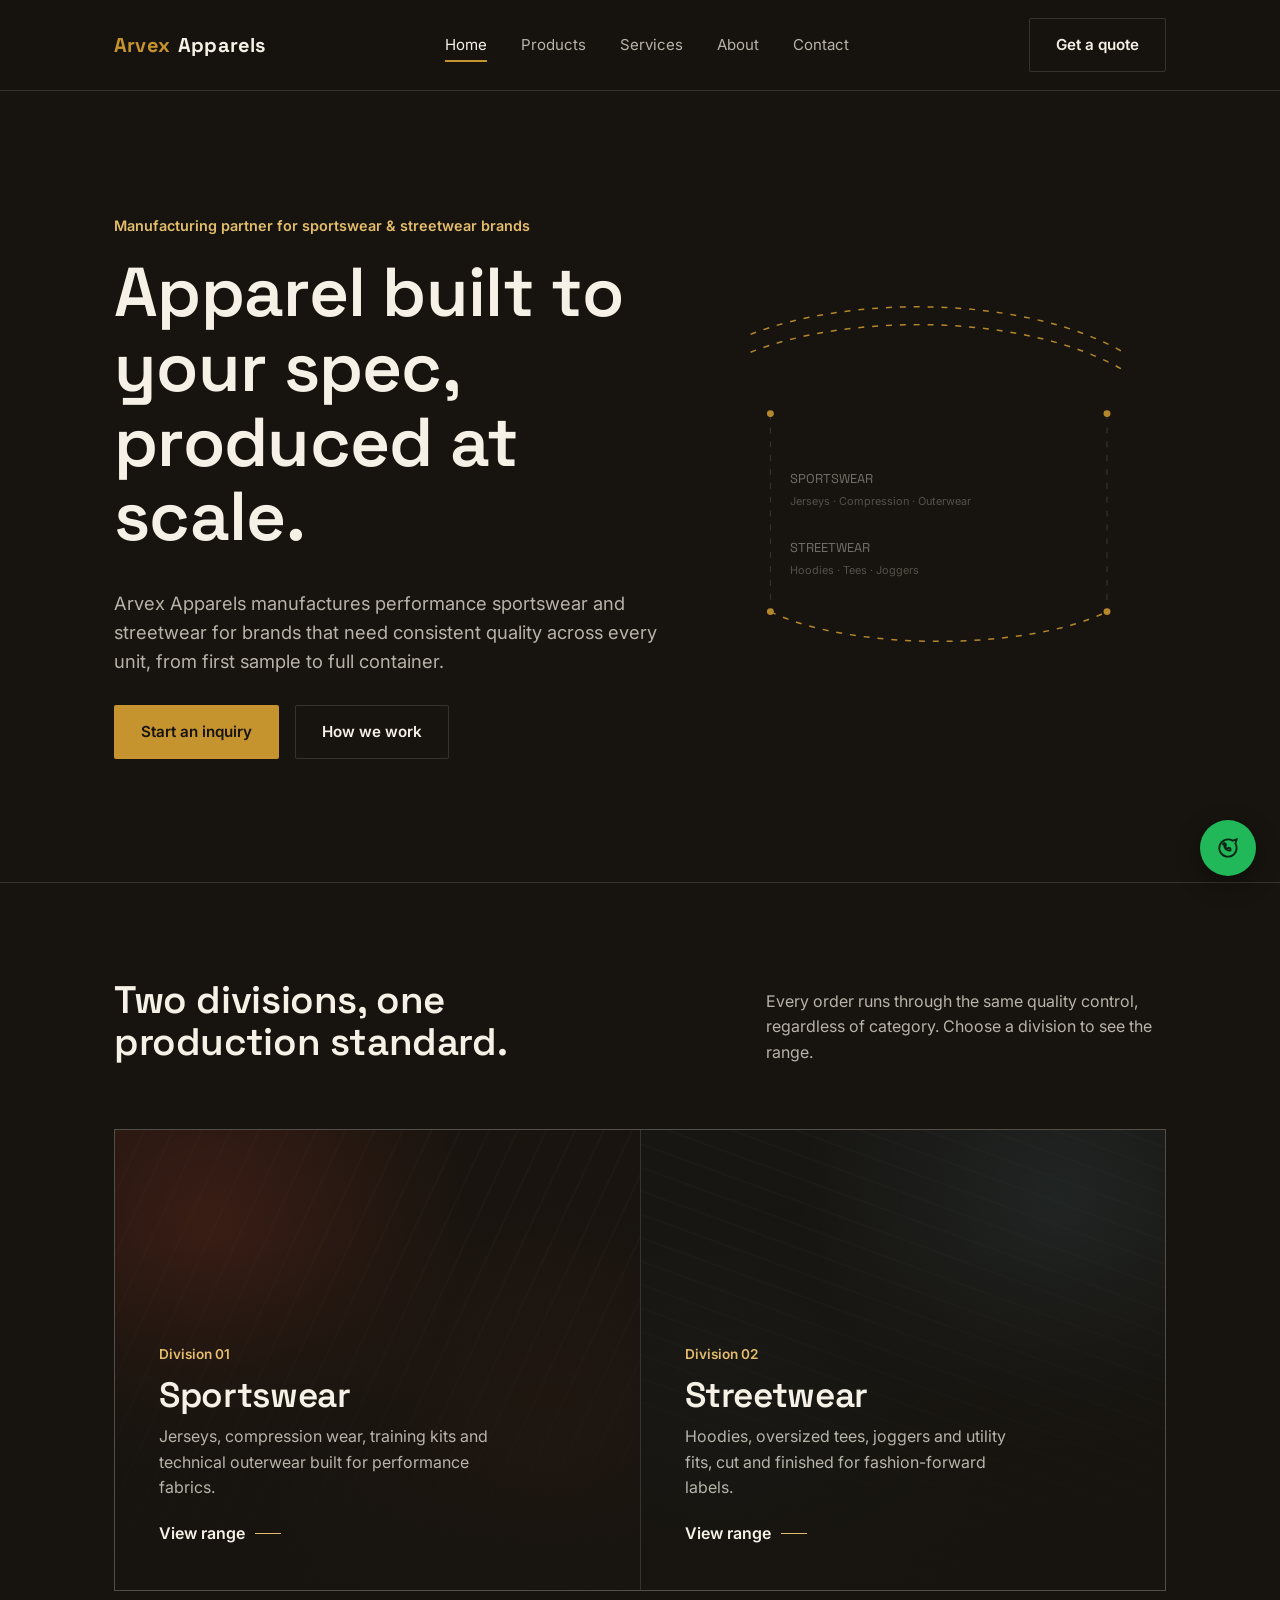
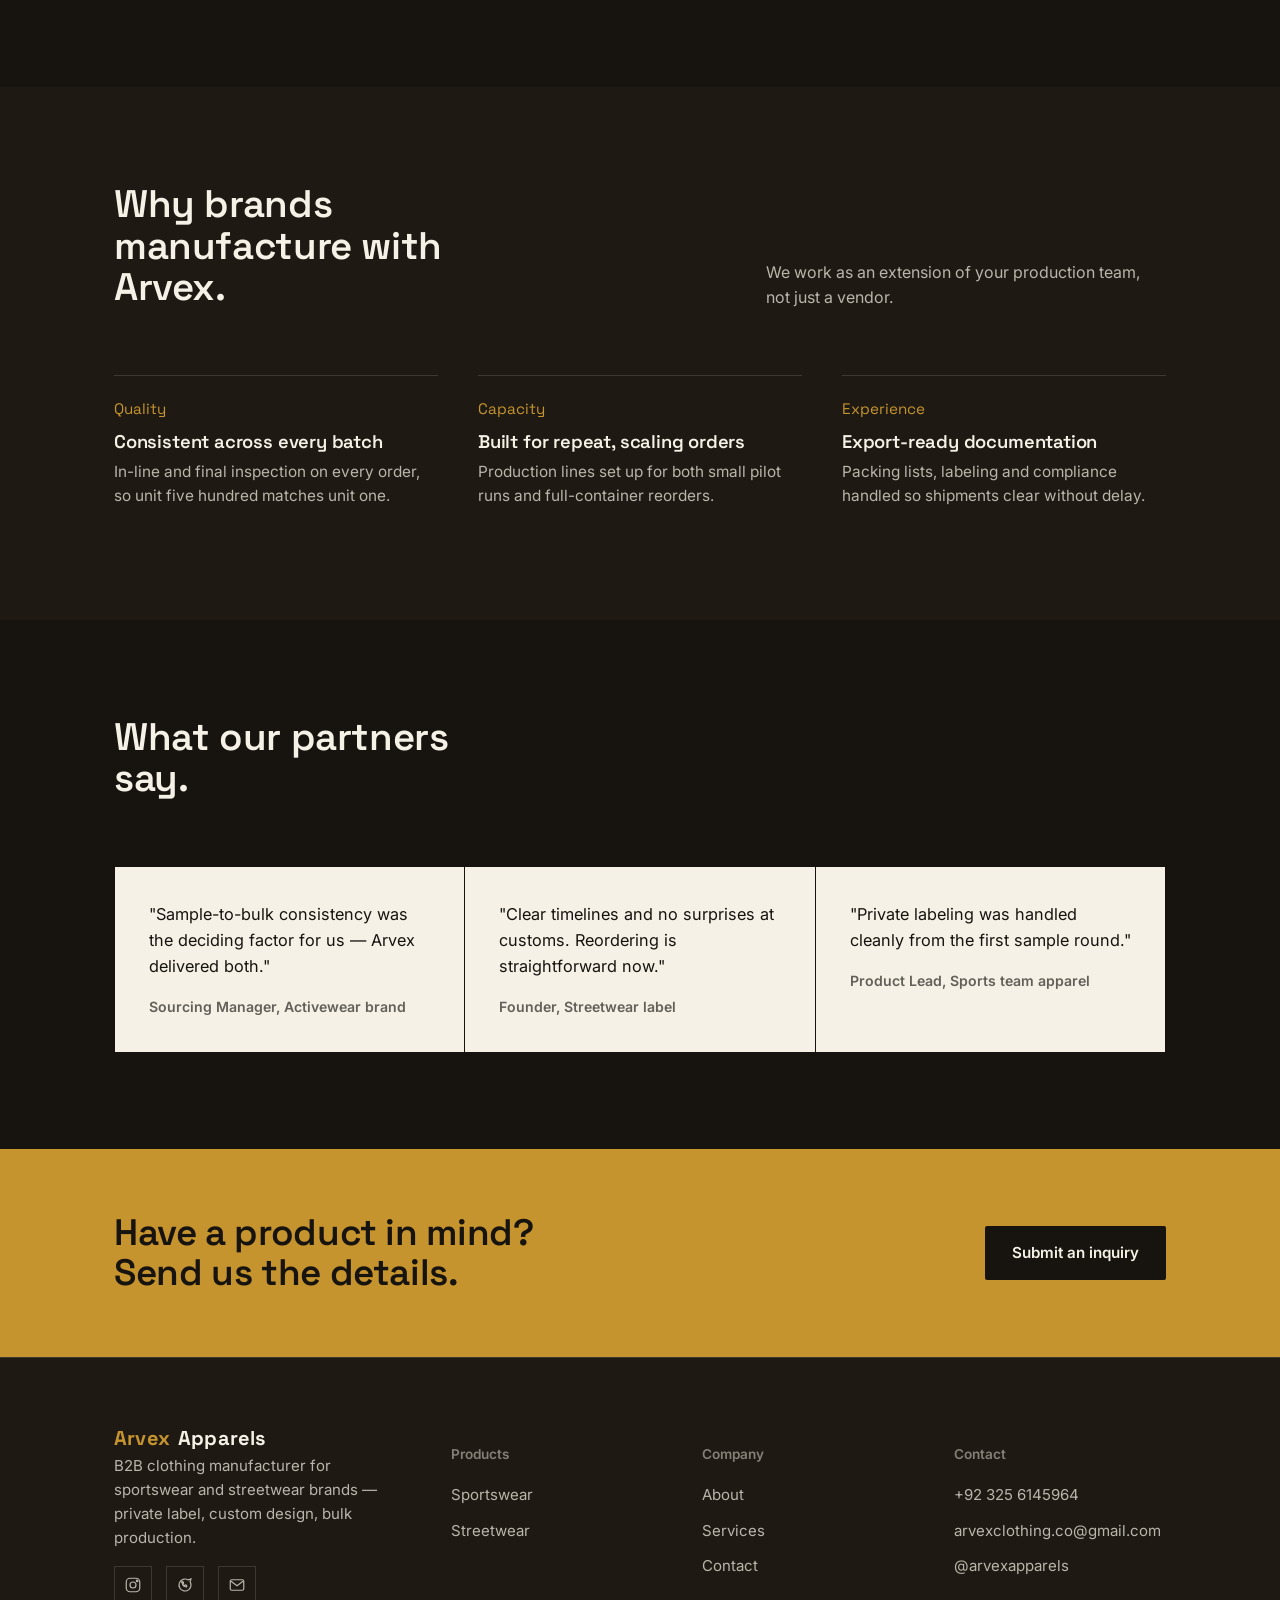
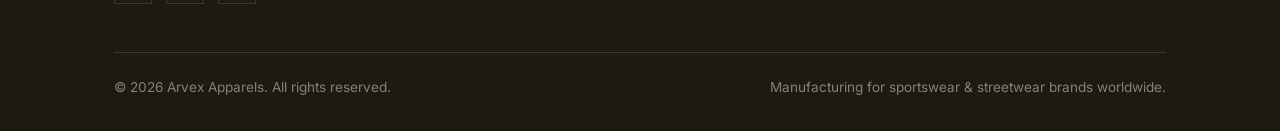
==== index.html @ 2602d22f "Add files via upload" ====
<!DOCTYPE html>
<html lang="en">
<head>
<meta charset="UTF-8">
<meta name="viewport" content="width=device-width, initial-scale=1.0">
<title>Arvex Apparels — Premium B2B Clothing Manufacturing</title>
<meta name="description" content="Arvex Apparels is a B2B clothing manufacturer producing sportswear and streetwear for brands worldwide — private label, custom design, and bulk production.">
<link rel="preconnect" href="https://fonts.googleapis.com">
<link href="https://fonts.googleapis.com/css2?family=Space+Grotesk:wght@500;600;700&family=Inter:wght@400;500;600;700&display=swap" rel="stylesheet">
<link rel="stylesheet" href="style.css">
</head>
<body>

<header class="site-header">
  <nav class="nav">
    <a href="index.html" class="logo"><span class="mark">Arvex</span> Apparels</a>
    <button class="nav-toggle" aria-label="Toggle menu" aria-expanded="false">☰</button>
    <ul class="nav-links">
      <li><a href="index.html" class="active">Home</a></li>
      <li class="has-dropdown">
        <a href="#">Products</a>
        <div class="dropdown">
          <a href="sportswear.html">Sportswear</a>
          <a href="streetwear.html">Streetwear</a>
        </div>
      </li>
      <li><a href="services.html">Services</a></li>
      <li><a href="about.html">About</a></li>
      <li><a href="contact.html">Contact</a></li>
    </ul>
    <div class="nav-cta">
      <a href="contact.html" class="btn btn-ghost">Get a quote</a>
    </div>
  </nav>
</header>

<main>

  <section class="hero">
    <div class="container hero-grid">
      <div>
        <div class="hero-eyebrow">Manufacturing partner for sportswear &amp; streetwear brands</div>
        <h1>Apparel built to your spec, produced at scale.</h1>
        <p class="lead">Arvex Apparels manufactures performance sportswear and streetwear for brands that need consistent quality across every unit, from first sample to full container.</p>
        <div class="hero-actions">
          <a href="contact.html" class="btn btn-primary">Start an inquiry</a>
          <a href="services.html" class="btn btn-ghost">How we work</a>
        </div>
      </div>
      <div>
        <svg class="stitch" viewBox="0 0 460 420" fill="none" xmlns="http://www.w3.org/2000/svg" role="img" aria-label="Stitched garment pattern diagram">
          <path d="M40 60 C 140 20, 320 20, 420 80" stroke="#C6942F" stroke-width="1.5" stroke-dasharray="6 8"/>
          <path d="M40 60 C 140 20, 320 20, 420 80" stroke="#C6942F" stroke-width="1.5" stroke-dasharray="6 8" transform="translate(0,18)"/>
          <path d="M60 140 L 60 340" stroke="#F5F1E6" stroke-opacity="0.18" stroke-width="1"/>
          <path d="M400 140 L 400 340" stroke="#F5F1E6" stroke-opacity="0.18" stroke-width="1"/>
          <path d="M60 340 C 140 380, 320 380, 400 340" stroke="#C6942F" stroke-width="1.5" stroke-dasharray="6 8"/>
          <circle cx="60" cy="140" r="3.5" fill="#C6942F"/>
          <circle cx="400" cy="140" r="3.5" fill="#C6942F"/>
          <circle cx="60" cy="340" r="3.5" fill="#C6942F"/>
          <circle cx="400" cy="340" r="3.5" fill="#C6942F"/>
          <text x="80" y="210" fill="#F5F1E6" fill-opacity="0.45" font-family="Space Grotesk" font-size="13">SPORTSWEAR</text>
          <text x="80" y="232" fill="#F5F1E6" fill-opacity="0.3" font-family="Inter" font-size="11">Jerseys · Compression · Outerwear</text>
          <text x="80" y="280" fill="#F5F1E6" fill-opacity="0.45" font-family="Space Grotesk" font-size="13">STREETWEAR</text>
          <text x="80" y="302" fill="#F5F1E6" fill-opacity="0.3" font-family="Inter" font-size="11">Hoodies · Tees · Joggers</text>
        </svg>
      </div>
    </div>
  </section>

  <section>
    <div class="container">
      <div class="section-head">
        <h2>Two divisions, one production standard.</h2>
        <p class="desc">Every order runs through the same quality control, regardless of category. Choose a division to see the range.</p>
      </div>
    </div>
    <div class="container">
      <div class="category-split">
        <a class="category-card sport" href="sportswear.html">
          <div class="tag">Division 01</div>
          <h3>Sportswear</h3>
          <p>Jerseys, compression wear, training kits and technical outerwear built for performance fabrics.</p>
          <span class="go">View range <span class="arrow"></span></span>
        </a>
        <a class="category-card street" href="streetwear.html">
          <div class="tag">Division 02</div>
          <h3>Streetwear</h3>
          <p>Hoodies, oversized tees, joggers and utility fits, cut and finished for fashion-forward labels.</p>
          <span class="go">View range <span class="arrow"></span></span>
        </a>
      </div>
    </div>
  </section>

  <section class="on-panel">
    <div class="container">
      <div class="section-head">
        <h2>Why brands manufacture with Arvex.</h2>
        <p class="desc">We work as an extension of your production team, not just a vendor.</p>
      </div>
      <div class="why-grid">
        <div class="why-item reveal">
          <span class="num">Quality</span>
          <h4>Consistent across every batch</h4>
          <p>In-line and final inspection on every order, so unit five hundred matches unit one.</p>
        </div>
        <div class="why-item reveal">
          <span class="num">Capacity</span>
          <h4>Built for repeat, scaling orders</h4>
          <p>Production lines set up for both small pilot runs and full-container reorders.</p>
        </div>
        <div class="why-item reveal">
          <span class="num">Experience</span>
          <h4>Export-ready documentation</h4>
          <p>Packing lists, labeling and compliance handled so shipments clear without delay.</p>
        </div>
      </div>
    </div>
  </section>

  <section>
    <div class="container">
      <div class="section-head">
        <h2>What our partners say.</h2>
      </div>
    </div>
    <div class="container">
      <div class="t-strip">
        <div class="t-item">
          <p>"Sample-to-bulk consistency was the deciding factor for us — Arvex delivered both."</p>
          <div class="who">Sourcing Manager, Activewear brand</div>
        </div>
        <div class="t-item">
          <p>"Clear timelines and no surprises at customs. Reordering is straightforward now."</p>
          <div class="who">Founder, Streetwear label</div>
        </div>
        <div class="t-item">
          <p>"Private labeling was handled cleanly from the first sample round."</p>
          <div class="who">Product Lead, Sports team apparel</div>
        </div>
      </div>
    </div>
  </section>

  <section class="cta-banner">
    <div class="container">
      <h2>Have a product in mind? Send us the details.</h2>
      <a href="contact.html" class="btn btn-primary">Submit an inquiry</a>
    </div>
  </section>

</main>

<footer class="site-footer">
  <div class="container">
    <div class="footer-grid">
      <div class="footer-about">
        <div class="logo"><span class="mark">Arvex</span> Apparels</div>
        <p>B2B clothing manufacturer for sportswear and streetwear brands — private label, custom design, bulk production.</p>
        <div class="social-row">
          <a href="https://instagram.com/arvexapparels" target="_blank" rel="noopener" aria-label="Instagram">
            <svg width="18" height="18" viewBox="0 0 24 24" fill="none" stroke="currentColor" stroke-width="1.6"><rect x="3" y="3" width="18" height="18" rx="5"/><circle cx="12" cy="12" r="4"/><circle cx="17.5" cy="6.5" r="1"/></svg>
          </a>
          <a href="https://wa.me/923256145964" target="_blank" rel="noopener" aria-label="WhatsApp">
            <svg width="18" height="18" viewBox="0 0 24 24" fill="none" stroke="currentColor" stroke-width="1.6"><path d="M20 12a8 8 0 1 1-3.8-6.8L20 4l-1.2 3.9A8 8 0 0 1 20 12Z"/><path d="M8.5 9.5c.3 2.7 2.3 4.7 5 5 .8.1 1.1-.6.9-1.2l-.4-1-1.6-.4-1 1c-1-.5-1.8-1.3-2.3-2.3l1-1-.4-1.6-1-.4c-.6-.2-1.3.1-1.2.9Z"/></svg>
          </a>
          <a href="mailto:arvexclothing.co@gmail.com" aria-label="Email">
            <svg width="18" height="18" viewBox="0 0 24 24" fill="none" stroke="currentColor" stroke-width="1.6"><rect x="3" y="5" width="18" height="14" rx="2"/><path d="m4 7 8 6 8-6"/></svg>
          </a>
        </div>
      </div>
      <div>
        <h5>Products</h5>
        <ul>
          <li><a href="sportswear.html">Sportswear</a></li>
          <li><a href="streetwear.html">Streetwear</a></li>
        </ul>
      </div>
      <div>
        <h5>Company</h5>
        <ul>
          <li><a href="about.html">About</a></li>
          <li><a href="services.html">Services</a></li>
          <li><a href="contact.html">Contact</a></li>
        </ul>
      </div>
      <div>
        <h5>Contact</h5>
        <ul>
          <li><a href="https://wa.me/923256145964" target="_blank" rel="noopener">+92 325 6145964</a></li>
          <li><a href="mailto:arvexclothing.co@gmail.com">arvexclothing.co@gmail.com</a></li>
          <li><a href="https://instagram.com/arvexapparels" target="_blank" rel="noopener">@arvexapparels</a></li>
        </ul>
      </div>
    </div>
    <div class="footer-bottom">
      <span>© <span id="year"></span> Arvex Apparels. All rights reserved.</span>
      <span>Manufacturing for sportswear &amp; streetwear brands worldwide.</span>
    </div>
  </div>
</footer>

<a class="wa-float" href="https://wa.me/923256145964" target="_blank" rel="noopener" aria-label="Chat on WhatsApp">
  <span class="wa-icon">
    <svg width="26" height="26" viewBox="0 0 24 24" fill="none" stroke="#0e2415" stroke-width="1.7"><path d="M20 12a8 8 0 1 1-3.8-6.8L20 4l-1.2 3.9A8 8 0 0 1 20 12Z"/><path d="M8.5 9.5c.3 2.7 2.3 4.7 5 5 .8.1 1.1-.6.9-1.2l-.4-1-1.6-.4-1 1c-1-.5-1.8-1.3-2.3-2.3l1-1-.4-1.6-1-.4c-.6-.2-1.3.1-1.2.9Z"/></svg>
  </span>
  <span class="wa-label">Chat with us</span>
</a>

<script src="script.js"></script>
</body>
</html>
---- style.css ----
/* =========================================================
   ARVEX APPARELS — shared stylesheet
   Design system: warm ink + brass hardware accent.
   Grounded in garment manufacturing materials — canvas,
   raw leather tags, brass rivets/zip pulls — rather than a
   generic dark theme. Sportswear and streetwear each get a
   secondary "thread" accent used only on their own pages.
   ========================================================= */

:root{
  --ink:        #17140F;
  --ink-panel:  #1E1A13;
  --ink-panel-2:#241F16;
  --paper:      #F5F1E6;
  --paper-dim:  #EAE2CD;
  --brass:      #C6942F;
  --brass-soft: #E3BD6B;
  --cream:      #F5F1E6;
  --line-dark:  rgba(245,241,230,0.14);
  --line-light: rgba(23,20,15,0.14);
  --text-hi:    #F5F1E6;
  --text-mid:   rgba(245,241,230,0.72);
  --text-low:   rgba(245,241,230,0.48);
  --text-ink-hi:#17140F;
  --text-ink-mid:rgba(23,20,15,0.66);

  --thread-sport:  #C1432B; /* sportswear accent */
  --thread-street: #4A6B7A; /* streetwear accent */

  --font-display: 'Space Grotesk', 'Arial Narrow', sans-serif;
  --font-body: 'Inter', -apple-system, BlinkMacSystemFont, sans-serif;

  --max: 1180px;
  --gutter: clamp(20px, 5vw, 64px);
  --radius: 2px;

  /* generated fabric-like textures, standing in for photography
     until real product/factory photos are dropped in (see README) */
  --sport-tex: radial-gradient(circle at 18% 20%, rgba(193,67,43,0.55), transparent 45%),
               radial-gradient(circle at 82% 76%, rgba(193,67,43,0.35), transparent 50%),
               repeating-linear-gradient(115deg, rgba(245,241,230,0.05) 0 2px, transparent 2px 26px),
               linear-gradient(160deg, #241611 0%, #17140F 60%);
  --street-tex: radial-gradient(circle at 80% 15%, rgba(74,107,122,0.5), transparent 45%),
               radial-gradient(circle at 15% 80%, rgba(74,107,122,0.3), transparent 50%),
               repeating-linear-gradient(20deg, rgba(245,241,230,0.045) 0 2px, transparent 2px 22px),
               linear-gradient(160deg, #191c1c 0%, #17140F 60%);
  --tex-1: conic-gradient(from 140deg at 30% 20%, #2a2117, #17140F 40%, #241611 80%);
  --tex-2: conic-gradient(from 40deg at 70% 30%, #1c2224, #17140F 40%, #1e2426 80%);
  --tex-3: linear-gradient(135deg, #26201a, #17140F 60%, #2c1d16 100%);
  --tex-4: linear-gradient(135deg, #1a2226, #17140F 60%, #202b2e 100%);
}

*{box-sizing:border-box;}
html{scroll-behavior:smooth;}
body{
  margin:0;
  background:var(--ink);
  color:var(--text-hi);
  font-family:var(--font-body);
  font-size:16px;
  line-height:1.6;
  -webkit-font-smoothing:antialiased;
}
img{max-width:100%;display:block;}
a{color:inherit;text-decoration:none;}
ul{margin:0;padding:0;list-style:none;}
h1,h2,h3,h4{
  font-family:var(--font-display);
  font-weight:600;
  line-height:1.08;
  margin:0 0 0.5em;
  letter-spacing:-0.01em;
}
p{margin:0 0 1em;}
.container{
  max-width:var(--max);
  margin:0 auto;
  padding:0 var(--gutter);
}
:focus-visible{
  outline:2px solid var(--brass-soft);
  outline-offset:3px;
}
@media (prefers-reduced-motion: reduce){
  *{animation-duration:0.001ms !important; transition-duration:0.001ms !important;}
}

/* ---------- buttons ---------- */
.btn{
  display:inline-flex;
  align-items:center;
  gap:10px;
  padding:14px 26px;
  font-family:var(--font-body);
  font-weight:600;
  font-size:0.95rem;
  border-radius:var(--radius);
  border:1px solid transparent;
  cursor:pointer;
  transition:background .25s ease, color .25s ease, border-color .25s ease, transform .2s ease;
}
.btn-primary{
  background:var(--brass);
  color:var(--ink);
}
.btn-primary:hover{background:var(--brass-soft); transform:translateY(-1px);}
.btn-ghost{
  background:transparent;
  color:var(--text-hi);
  border-color:var(--line-dark);
}
.btn-ghost:hover{border-color:var(--brass-soft); color:var(--brass-soft);}
.btn-ghost.on-light{color:var(--text-ink-hi); border-color:var(--line-light);}
.btn-ghost.on-light:hover{border-color:var(--brass); color:#8a6414;}

/* ---------- header / nav ---------- */
.site-header{
  position:sticky;
  top:0;
  z-index:100;
  background:rgba(23,20,15,0.92);
  backdrop-filter:blur(10px);
  border-bottom:1px solid var(--line-dark);
}
.nav{
  display:flex;
  align-items:center;
  justify-content:space-between;
  padding:18px var(--gutter);
  max-width:var(--max);
  margin:0 auto;
}
.logo{
  font-family:var(--font-display);
  font-weight:700;
  font-size:1.25rem;
  letter-spacing:0.01em;
  display:flex;
  align-items:baseline;
  gap:8px;
}
.logo .mark{color:var(--brass);}
.nav-links{
  display:flex;
  align-items:center;
  gap:34px;
}
.nav-links a{
  font-size:0.94rem;
  color:var(--text-mid);
  transition:color .2s ease;
  position:relative;
  padding:6px 0;
}
.nav-links a:hover,
.nav-links a.active{color:var(--text-hi);}
.nav-links a.active::after{
  content:"";
  position:absolute;
  left:0; right:0; bottom:-2px;
  height:2px;
  background:var(--brass);
}
.has-dropdown{position:relative;}
.dropdown{
  position:absolute;
  top:calc(100% + 16px);
  left:50%;
  transform:translateX(-50%) translateY(-6px);
  background:var(--ink-panel);
  border:1px solid var(--line-dark);
  min-width:200px;
  padding:8px;
  opacity:0;
  pointer-events:none;
  transition:opacity .2s ease, transform .2s ease;
}
.has-dropdown:hover .dropdown,
.has-dropdown:focus-within .dropdown{
  opacity:1;
  pointer-events:auto;
  transform:translateX(-50%) translateY(0);
}
.dropdown a{
  display:block;
  padding:10px 12px;
  font-size:0.92rem;
  border-radius:var(--radius);
}
.dropdown a:hover{background:var(--ink-panel-2); color:var(--brass-soft);}
.nav-cta{display:flex; align-items:center; gap:14px;}
.nav-toggle{
  display:none;
  background:none;
  border:1px solid var(--line-dark);
  color:var(--text-hi);
  width:42px; height:42px;
  align-items:center;
  justify-content:center;
  cursor:pointer;
}

@media (max-width: 860px){
  .nav-toggle{display:flex;}
  .nav-links{
    position:fixed;
    top:69px; left:0; right:0;
    background:var(--ink);
    border-bottom:1px solid var(--line-dark);
    flex-direction:column;
    align-items:flex-start;
    gap:0;
    padding:8px var(--gutter) 20px;
    transform:translateY(-8px);
    opacity:0;
    pointer-events:none;
    transition:opacity .2s ease, transform .2s ease;
  }
  .nav-links.open{opacity:1; pointer-events:auto; transform:translateY(0);}
  .nav-links a{width:100%; padding:12px 0; border-bottom:1px solid var(--line-dark);}
  .dropdown{position:static; transform:none; opacity:1; pointer-events:auto; display:none; border:none; background:transparent; padding:0 0 0 14px; min-width:0;}
  .has-dropdown.open .dropdown{display:block;}
  .nav-cta .btn-ghost{display:none;}
}

/* ---------- hero ---------- */
.hero{
  position:relative;
  min-height:88vh;
  display:flex;
  align-items:center;
  overflow:hidden;
  border-bottom:1px solid var(--line-dark);
}
.hero-grid{
  display:grid;
  grid-template-columns:1.1fr 0.9fr;
  gap:40px;
  align-items:center;
  width:100%;
}
.hero-eyebrow{
  color:var(--brass-soft);
  font-size:0.9rem;
  font-weight:600;
  margin-bottom:18px;
}
.hero h1{
  font-size:clamp(2.4rem, 5.4vw, 4.4rem);
  max-width:14ch;
}
.hero p.lead{
  color:var(--text-mid);
  font-size:1.15rem;
  max-width:46ch;
  margin-bottom:28px;
}
.hero-actions{display:flex; gap:16px; flex-wrap:wrap;}
.stitch{
  width:100%;
  height:auto;
  opacity:0.9;
}
.stitch path{
  stroke-dasharray:6 8;
}
@media (max-width:900px){
  .hero-grid{grid-template-columns:1fr; text-align:left;}
  .hero{min-height:auto; padding:80px 0 56px;}
}

/* ---------- section basics ---------- */
section{padding:96px 0;}
.section-tight{padding:64px 0;}
.on-panel{background:var(--ink-panel);}
.on-light{background:var(--paper); color:var(--text-ink-hi);}
.on-light .text-mid{color:var(--text-ink-mid);}
.section-head{
  display:flex;
  justify-content:space-between;
  align-items:flex-end;
  gap:24px;
  margin-bottom:48px;
  flex-wrap:wrap;
}
.section-head h2{font-size:clamp(1.8rem, 3vw, 2.6rem); max-width:16ch;}
.section-head .desc{max-width:40ch; color:var(--text-mid);}
.on-light .section-head .desc{color:var(--text-ink-mid);}

/* ---------- category split (home) ---------- */
.category-split{
  display:grid;
  grid-template-columns:1fr 1fr;
  gap:1px;
  background:var(--line-dark);
  border:1px solid var(--line-dark);
}
.category-card{
  position:relative;
  background:var(--ink);
  min-height:460px;
  padding:44px;
  display:flex;
  flex-direction:column;
  justify-content:flex-end;
  overflow:hidden;
  isolation:isolate;
}
.category-card::before{
  content:"";
  position:absolute; inset:0;
  z-index:-1;
  background-size:cover;
  background-position:center;
  transition:transform .6s ease;
  opacity:0.55;
}
.category-card.sport::before{background:var(--sport-tex);}
.category-card.street::before{background:var(--street-tex);}
.category-card::after{
  content:"";
  position:absolute; inset:0;
  z-index:-1;
  background:linear-gradient(0deg, rgba(23,20,15,0.94) 10%, rgba(23,20,15,0.35) 75%);
}
.category-card:hover::before{transform:scale(1.06);}
.category-card .tag{
  font-size:0.85rem;
  color:var(--brass-soft);
  margin-bottom:10px;
  font-weight:600;
}
.category-card h3{font-size:clamp(1.6rem,3vw,2.2rem); margin-bottom:10px;}
.category-card p{color:var(--text-mid); max-width:34ch; margin-bottom:20px;}
.category-card .go{
  display:inline-flex; align-items:center; gap:10px;
  font-weight:600; color:var(--text-hi);
}
.category-card .go .arrow{
  width:26px; height:1px; background:var(--brass-soft);
  position:relative;
  transition:width .3s ease;
}
.category-card:hover .go .arrow{width:42px;}
@media (max-width:760px){
  .category-split{grid-template-columns:1fr;}
}

/* ---------- why us ---------- */
.why-grid{
  display:grid;
  grid-template-columns:repeat(3, 1fr);
  gap:40px;
}
.why-item{border-top:1px solid var(--line-dark); padding-top:20px;}
.why-item .num{color:var(--brass); font-family:var(--font-display); font-size:0.95rem;}
.why-item h4{font-size:1.15rem; margin:10px 0 8px;}
.why-item p{color:var(--text-mid); font-size:0.96rem;}
@media (max-width:760px){.why-grid{grid-template-columns:1fr;}}

/* ---------- testimonial strip ---------- */
.t-strip{
  display:grid;
  grid-template-columns:repeat(3,1fr);
  gap:1px;
  background:var(--line-light);
  border:1px solid var(--line-light);
}
.t-item{background:var(--paper); padding:34px;}
.t-item p{font-size:1.02rem; color:var(--text-ink-hi);}
.t-item .who{font-size:0.88rem; color:var(--text-ink-mid); font-weight:600;}
@media (max-width:820px){.t-strip{grid-template-columns:1fr;}}

/* ---------- CTA banner ---------- */
.cta-banner{
  background:var(--brass);
  color:var(--ink);
  padding:64px 0;
}
.cta-banner .container{
  display:flex;
  justify-content:space-between;
  align-items:center;
  gap:24px;
  flex-wrap:wrap;
}
.cta-banner h2{font-size:clamp(1.6rem,3vw,2.3rem); margin:0; max-width:20ch;}
.cta-banner .btn-primary{background:var(--ink); color:var(--cream);}
.cta-banner .btn-primary:hover{background:#000;}

/* ---------- product gallery (sportswear/streetwear) ---------- */
.gallery{
  display:grid;
  grid-template-columns:repeat(3, 1fr);
  gap:24px;
}
.gallery-item{
  position:relative;
  aspect-ratio:4/5;
  overflow:hidden;
  border:1px solid var(--line-dark);
}
.gallery-item .tile{
  position:absolute; inset:0;
  background-size:cover;
  background-position:center;
  transition:transform .5s ease;
}
.gallery-item .tile.t1{background:var(--tex-1);}
.gallery-item .tile.t2{background:var(--tex-2);}
.gallery-item .tile.t3{background:var(--tex-3);}
.gallery-item .tile.t4{background:var(--tex-4);}
.gallery-item .tile.t5{background:var(--sport-tex);}
.gallery-item .tile.t6{background:var(--street-tex);}
.gallery-item:hover .tile{transform:scale(1.08);}
.gallery-item .overlay{
  position:absolute; inset:0;
  background:linear-gradient(0deg, rgba(23,20,15,0.9) 0%, rgba(23,20,15,0.05) 55%);
  display:flex;
  flex-direction:column;
  justify-content:flex-end;
  padding:22px;
  opacity:0.92;
  transition:opacity .3s ease;
}
.gallery-item .overlay h4{font-size:1.05rem; margin-bottom:4px;}
.gallery-item .overlay span{font-size:0.85rem; color:var(--text-mid);}
@media (max-width:900px){.gallery{grid-template-columns:repeat(2,1fr);}}
@media (max-width:560px){.gallery{grid-template-columns:1fr;}}

/* category page banner */
.page-banner{
  position:relative;
  min-height:52vh;
  display:flex;
  align-items:flex-end;
  border-bottom:1px solid var(--line-dark);
  padding-bottom:56px;
  isolation:isolate;
}
.page-banner::before{
  content:"";
  position:absolute; inset:0; z-index:-2;
  background-size:cover; background-position:center;
}
.page-banner::after{
  content:"";
  position:absolute; inset:0; z-index:-1;
  background:linear-gradient(0deg, rgba(23,20,15,0.96) 10%, rgba(23,20,15,0.25) 80%);
}
.page-banner.sport::before{background:var(--sport-tex);}
.page-banner.street::before{background:var(--street-tex);}
.page-banner .eyebrow{color:var(--brass-soft); font-weight:600; margin-bottom:10px;}
.page-banner h1{font-size:clamp(2.2rem,5vw,3.6rem); max-width:16ch;}
.page-banner p{max-width:48ch; color:var(--text-mid);}

/* spec list */
.spec-list{display:grid; grid-template-columns:repeat(2,1fr); gap:1px; background:var(--line-dark); border:1px solid var(--line-dark);}
.spec-list div{background:var(--ink); padding:22px 26px;}
.spec-list dt{font-size:0.85rem; color:var(--text-low); margin-bottom:6px;}
.spec-list dd{margin:0; font-weight:600; font-size:1.02rem;}
@media (max-width:640px){.spec-list{grid-template-columns:1fr;}}

/* ---------- process steps ---------- */
.steps{display:grid; grid-template-columns:repeat(5,1fr); gap:1px; background:var(--line-dark); border:1px solid var(--line-dark);}
.step{background:var(--ink); padding:28px 22px;}
.step .n{font-family:var(--font-display); color:var(--brass); font-size:1.6rem; display:block; margin-bottom:14px;}
.step h4{font-size:1.02rem; margin-bottom:8px;}
.step p{font-size:0.9rem; color:var(--text-mid); margin:0;}
@media (max-width:980px){.steps{grid-template-columns:repeat(2,1fr);}}
@media (max-width:560px){.steps{grid-template-columns:1fr;}}

/* about page */
.about-grid{display:grid; grid-template-columns:0.9fr 1.1fr; gap:60px; align-items:start;}
.stat-row{display:flex; gap:40px; margin-top:28px; flex-wrap:wrap;}
.stat b{font-family:var(--font-display); font-size:2rem; display:block; color:var(--brass);}
.stat span{font-size:0.88rem; color:var(--text-mid);}
@media (max-width:860px){.about-grid{grid-template-columns:1fr;}}

/* contact page */
.contact-grid{display:grid; grid-template-columns:1fr 1fr; gap:60px;}
.field{margin-bottom:20px;}
.field label{display:block; font-size:0.88rem; margin-bottom:8px; color:var(--text-mid);}
.field input,.field select,.field textarea{
  width:100%;
  background:var(--ink-panel);
  border:1px solid var(--line-dark);
  color:var(--text-hi);
  padding:13px 14px;
  font-family:var(--font-body);
  font-size:0.96rem;
  border-radius:var(--radius);
}
.field input:focus,.field select:focus,.field textarea:focus{
  outline:none;
  border-color:var(--brass-soft);
}
.field textarea{resize:vertical; min-height:120px;}
.form-note{font-size:0.84rem; color:var(--text-low); margin-top:8px;}
.contact-card{border:1px solid var(--line-dark); padding:30px; margin-bottom:20px;}
.contact-card h4{font-size:0.9rem; color:var(--text-low); margin-bottom:10px; font-weight:600;}
.contact-card a, .contact-card p{font-size:1.08rem; font-weight:600;}
.contact-card a:hover{color:var(--brass-soft);}
.form-status{margin-top:16px; font-size:0.92rem; display:none;}
.form-status.show{display:block;}

/* ---------- footer ---------- */
.site-footer{background:var(--ink-panel); border-top:1px solid var(--line-dark); padding:64px 0 32px;}
.footer-grid{display:grid; grid-template-columns:1.4fr 1fr 1fr 1fr; gap:40px; margin-bottom:48px;}
.footer-grid h5{font-size:0.85rem; color:var(--text-low); margin-bottom:16px; font-weight:600;}
.footer-grid li{margin-bottom:10px;}
.footer-grid a{color:var(--text-mid); font-size:0.94rem;}
.footer-grid a:hover{color:var(--brass-soft);}
.footer-about p{color:var(--text-mid); max-width:32ch; font-size:0.94rem;}
.social-row{display:flex; gap:14px; margin-top:16px;}
.social-row a{
  width:38px; height:38px;
  border:1px solid var(--line-dark);
  display:flex; align-items:center; justify-content:center;
  transition:border-color .2s ease, color .2s ease;
}
.social-row a:hover{border-color:var(--brass-soft); color:var(--brass-soft);}
.footer-bottom{
  border-top:1px solid var(--line-dark);
  padding-top:24px;
  display:flex; justify-content:space-between; flex-wrap:wrap; gap:12px;
  font-size:0.85rem; color:var(--text-low);
}
@media (max-width:860px){.footer-grid{grid-template-columns:1fr 1fr;}}
@media (max-width:520px){.footer-grid{grid-template-columns:1fr;}}

/* ---------- WhatsApp floating button ---------- */
.wa-float{
  position:fixed;
  right:24px;
  bottom:24px;
  z-index:200;
  display:flex;
  align-items:center;
  background:#20B858;
  color:#0e2415;
  border-radius:999px;
  box-shadow:0 8px 24px rgba(0,0,0,0.35);
  overflow:hidden;
  transition:transform .25s ease, box-shadow .25s ease;
}
.wa-float:hover{transform:translateY(-3px) scale(1.03); box-shadow:0 12px 30px rgba(0,0,0,0.45);}
.wa-float .wa-icon{
  width:56px; height:56px;
  display:flex; align-items:center; justify-content:center;
  flex:none;
}
.wa-float .wa-label{
  max-width:0;
  opacity:0;
  white-space:nowrap;
  overflow:hidden;
  font-weight:700;
  font-size:0.92rem;
  transition:max-width .3s ease, opacity .25s ease, padding .3s ease;
}
.wa-float:hover .wa-label{max-width:160px; opacity:1; padding-right:18px;}

/* ---------- utility ---------- */
.mt-0{margin-top:0;}
.reveal{opacity:0; transform:translateY(14px); transition:opacity .6s ease, transform .6s ease;}
.reveal.in{opacity:1; transform:none;}
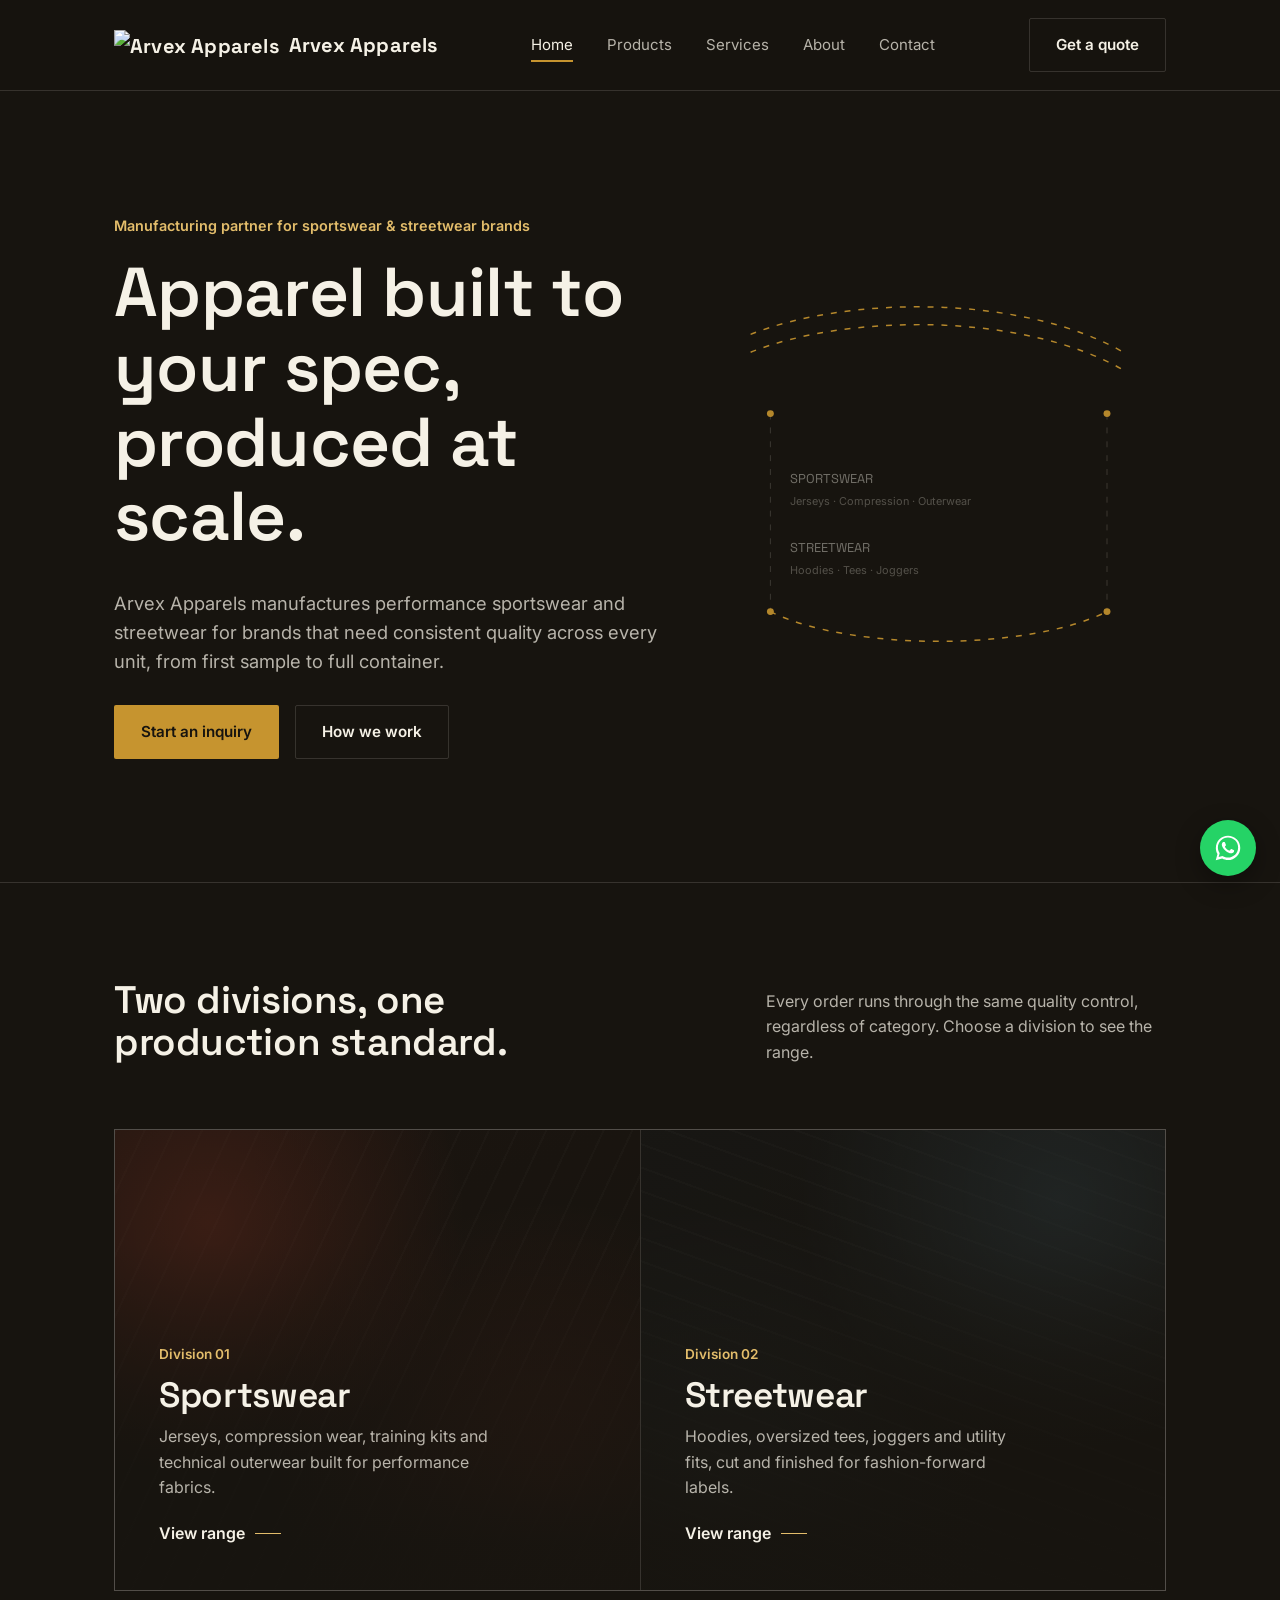
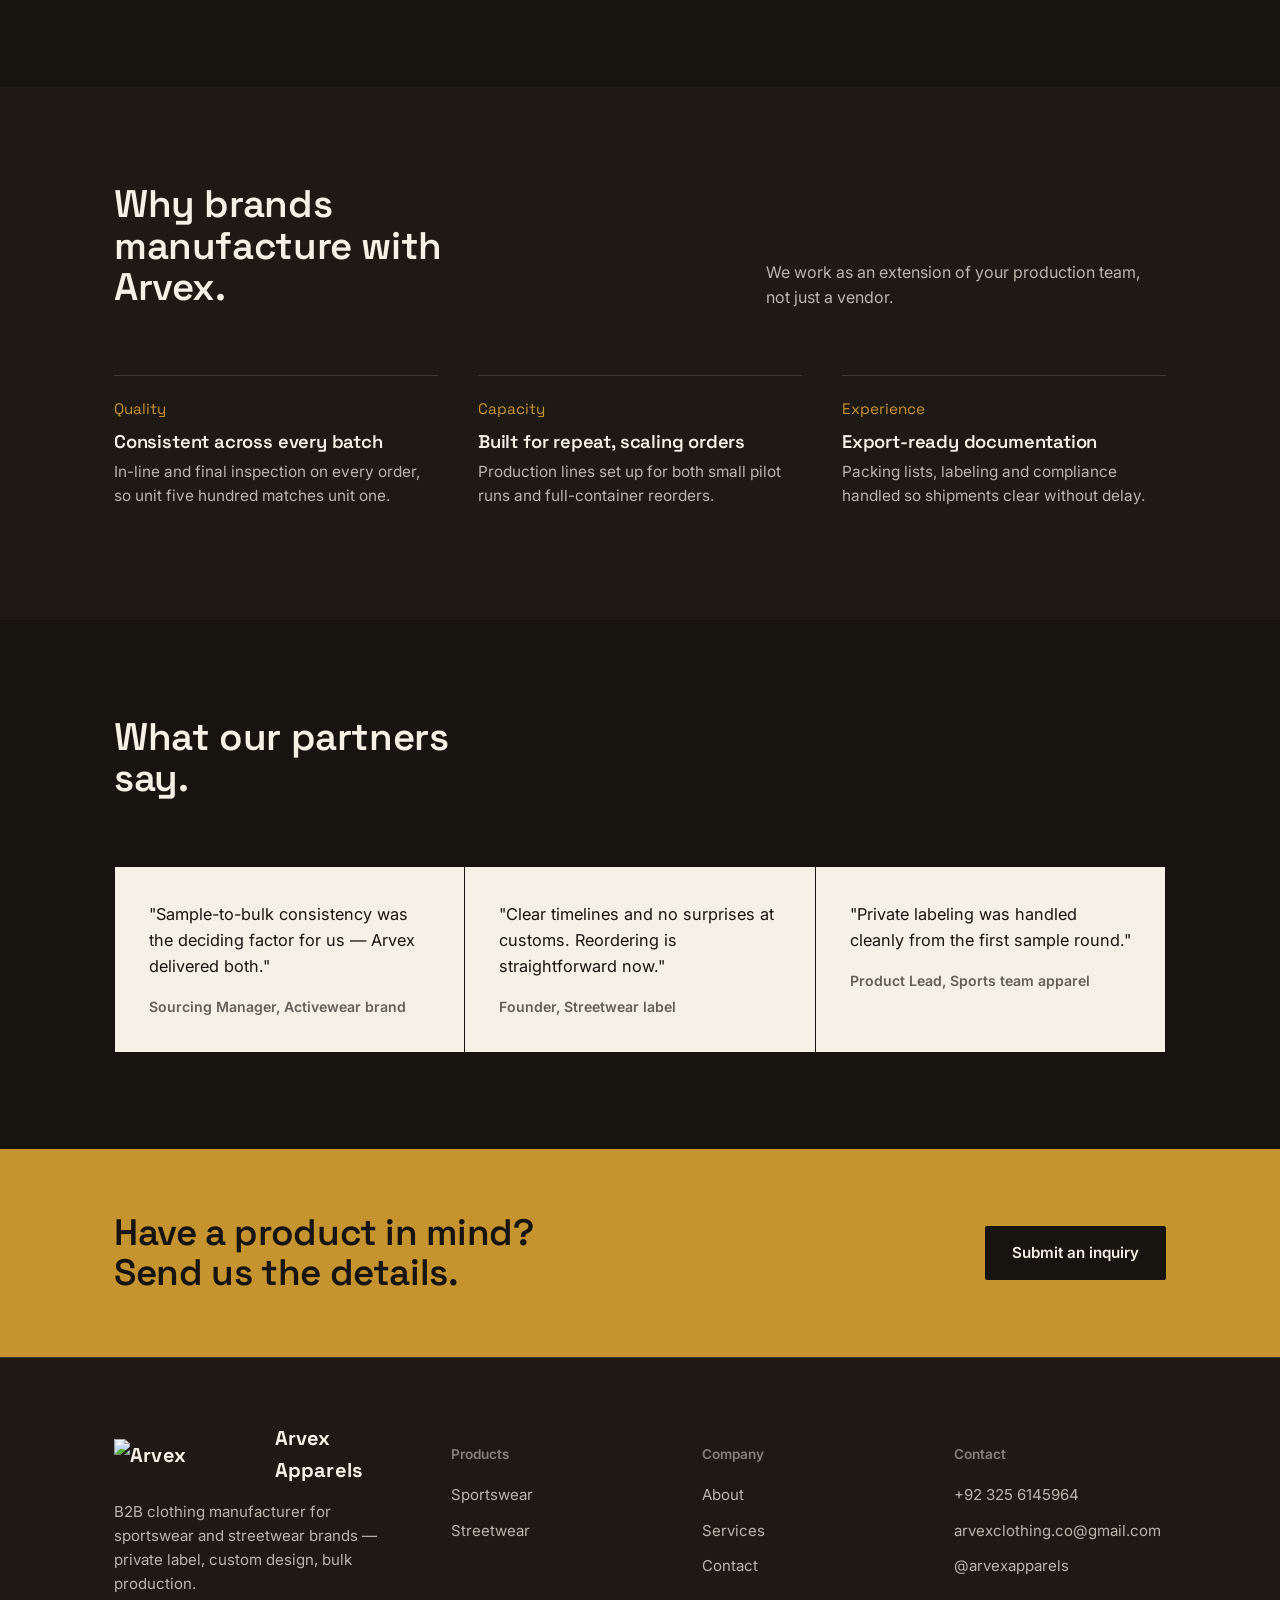
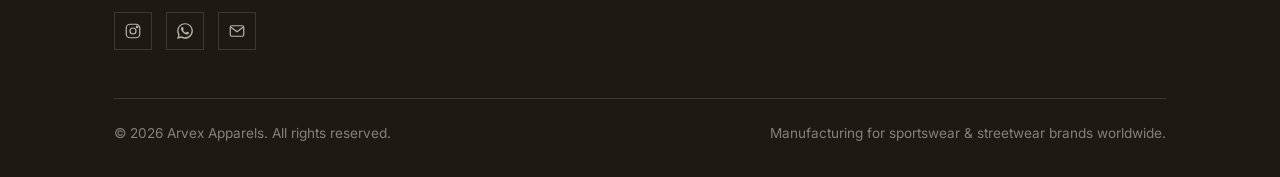
==== commit d7cfc879: "Add files via upload" ====
--- a/index.html
+++ b/index.html
@@ -7,13 +7,14 @@
 <meta name="description" content="Arvex Apparels is a B2B clothing manufacturer producing sportswear and streetwear for brands worldwide — private label, custom design, and bulk production.">
 <link rel="preconnect" href="https://fonts.googleapis.com">
 <link href="https://fonts.googleapis.com/css2?family=Space+Grotesk:wght@500;600;700&family=Inter:wght@400;500;600;700&display=swap" rel="stylesheet">
+<link rel="icon" href="assets/favicon.png" type="image/png">
 <link rel="stylesheet" href="style.css">
 </head>
 <body>
 
 <header class="site-header">
   <nav class="nav">
-    <a href="index.html" class="logo"><span class="mark">Arvex</span> Apparels</a>
+    <a href="index.html" class="logo"><img src="assets/logo-mark.png" alt="Arvex Apparels" class="logo-icon"><span>Arvex Apparels</span></a>
     <button class="nav-toggle" aria-label="Toggle menu" aria-expanded="false">☰</button>
     <ul class="nav-links">
       <li><a href="index.html" class="active">Home</a></li>
@@ -155,14 +156,14 @@
   <div class="container">
     <div class="footer-grid">
       <div class="footer-about">
-        <div class="logo"><span class="mark">Arvex</span> Apparels</div>
+        <div class="logo"><img src="assets/logo-mark.png" alt="Arvex Apparels" class="logo-icon"><span>Arvex Apparels</span></div>
         <p>B2B clothing manufacturer for sportswear and streetwear brands — private label, custom design, bulk production.</p>
         <div class="social-row">
           <a href="https://instagram.com/arvexapparels" target="_blank" rel="noopener" aria-label="Instagram">
             <svg width="18" height="18" viewBox="0 0 24 24" fill="none" stroke="currentColor" stroke-width="1.6"><rect x="3" y="3" width="18" height="18" rx="5"/><circle cx="12" cy="12" r="4"/><circle cx="17.5" cy="6.5" r="1"/></svg>
           </a>
           <a href="https://wa.me/923256145964" target="_blank" rel="noopener" aria-label="WhatsApp">
-            <svg width="18" height="18" viewBox="0 0 24 24" fill="none" stroke="currentColor" stroke-width="1.6"><path d="M20 12a8 8 0 1 1-3.8-6.8L20 4l-1.2 3.9A8 8 0 0 1 20 12Z"/><path d="M8.5 9.5c.3 2.7 2.3 4.7 5 5 .8.1 1.1-.6.9-1.2l-.4-1-1.6-.4-1 1c-1-.5-1.8-1.3-2.3-2.3l1-1-.4-1.6-1-.4c-.6-.2-1.3.1-1.2.9Z"/></svg>
+            <svg width="18" height="18" viewBox="0 0 448 512" fill="currentColor"><path d="M380.9 97.1C339 55.1 283.2 32 223.9 32c-122.4 0-222 99.6-222 222 0 39.1 10.2 77.3 29.6 111L0 480l117.7-30.9c32.4 17.7 68.9 27 106.1 27h.1c122.3 0 224.1-99.6 224.1-222 0-59.3-23.1-115.1-65.1-157.1zM223.9 431.7h-.1c-33.2 0-65.7-8.9-94-25.7l-6.7-4-69.8 18.3L72 351.6l-4.4-7c-18.5-29.4-28.3-63.3-28.3-98.2 0-101.7 82.8-184.5 184.6-184.5 49.3 0 95.6 19.2 130.4 54.1 34.9 34.9 55.1 81.2 55 130.5 0 101.8-84.9 184.6-185.4 184.6zm101.2-138.2c-5.5-2.8-32.8-16.2-37.9-18-5.1-1.9-8.8-2.8-12.5 2.8-3.7 5.6-14.3 18-17.6 21.8-3.2 3.7-6.5 4.2-12 1.4-32.6-16.3-54-29.1-75.5-66-5.7-9.8 5.7-9.1 16.3-30.3 1.8-3.7.9-6.9-.5-9.7-1.4-2.8-12.5-30.1-17.1-41.2-4.5-10.8-9.1-9.3-12.5-9.5-3.2-.2-6.9-.2-10.6-.2-3.7 0-9.7 1.4-14.8 6.9-5.1 5.6-19.4 19-19.4 46.3 0 27.3 19.9 53.7 22.6 57.4 2.8 3.7 39.1 59.7 94.8 83.8 35.2 15.2 49 16.5 66.6 13.9 10.7-1.6 32.8-13.4 37.4-26.4 4.6-13 4.6-24.1 3.2-26.4-1.3-2.5-5-3.9-10.5-6.6z"/></svg>
           </a>
           <a href="mailto:arvexclothing.co@gmail.com" aria-label="Email">
             <svg width="18" height="18" viewBox="0 0 24 24" fill="none" stroke="currentColor" stroke-width="1.6"><rect x="3" y="5" width="18" height="14" rx="2"/><path d="m4 7 8 6 8-6"/></svg>
@@ -202,7 +203,7 @@
 
 <a class="wa-float" href="https://wa.me/923256145964" target="_blank" rel="noopener" aria-label="Chat on WhatsApp">
   <span class="wa-icon">
-    <svg width="26" height="26" viewBox="0 0 24 24" fill="none" stroke="#0e2415" stroke-width="1.7"><path d="M20 12a8 8 0 1 1-3.8-6.8L20 4l-1.2 3.9A8 8 0 0 1 20 12Z"/><path d="M8.5 9.5c.3 2.7 2.3 4.7 5 5 .8.1 1.1-.6.9-1.2l-.4-1-1.6-.4-1 1c-1-.5-1.8-1.3-2.3-2.3l1-1-.4-1.6-1-.4c-.6-.2-1.3.1-1.2.9Z"/></svg>
+    <svg width="28" height="28" viewBox="0 0 448 512" fill="#ffffff"><path d="M380.9 97.1C339 55.1 283.2 32 223.9 32c-122.4 0-222 99.6-222 222 0 39.1 10.2 77.3 29.6 111L0 480l117.7-30.9c32.4 17.7 68.9 27 106.1 27h.1c122.3 0 224.1-99.6 224.1-222 0-59.3-23.1-115.1-65.1-157.1zM223.9 431.7h-.1c-33.2 0-65.7-8.9-94-25.7l-6.7-4-69.8 18.3L72 351.6l-4.4-7c-18.5-29.4-28.3-63.3-28.3-98.2 0-101.7 82.8-184.5 184.6-184.5 49.3 0 95.6 19.2 130.4 54.1 34.9 34.9 55.1 81.2 55 130.5 0 101.8-84.9 184.6-185.4 184.6zm101.2-138.2c-5.5-2.8-32.8-16.2-37.9-18-5.1-1.9-8.8-2.8-12.5 2.8-3.7 5.6-14.3 18-17.6 21.8-3.2 3.7-6.5 4.2-12 1.4-32.6-16.3-54-29.1-75.5-66-5.7-9.8 5.7-9.1 16.3-30.3 1.8-3.7.9-6.9-.5-9.7-1.4-2.8-12.5-30.1-17.1-41.2-4.5-10.8-9.1-9.3-12.5-9.5-3.2-.2-6.9-.2-10.6-.2-3.7 0-9.7 1.4-14.8 6.9-5.1 5.6-19.4 19-19.4 46.3 0 27.3 19.9 53.7 22.6 57.4 2.8 3.7 39.1 59.7 94.8 83.8 35.2 15.2 49 16.5 66.6 13.9 10.7-1.6 32.8-13.4 37.4-26.4 4.6-13 4.6-24.1 3.2-26.4-1.3-2.5-5-3.9-10.5-6.6z"/></svg>
   </span>
   <span class="wa-label">Chat with us</span>
 </a>
--- a/style.css
+++ b/style.css
@@ -136,10 +136,15 @@
   font-size:1.25rem;
   letter-spacing:0.01em;
   display:flex;
-  align-items:baseline;
-  gap:8px;
-}
-.logo .mark{color:var(--brass);}
+  align-items:center;
+  gap:10px;
+}
+.logo-icon{
+  height:30px;
+  width:auto;
+  display:block;
+}
+.footer-about .logo{margin-bottom:14px;}
 .nav-links{
   display:flex;
   align-items:center;
@@ -352,7 +357,8 @@
   grid-template-columns:repeat(3, 1fr);
   gap:40px;
 }
-.why-item{border-top:1px solid var(--line-dark); padding-top:20px;}
+.why-item{border-top:1px solid var(--line-dark); padding-top:20px; transition:border-color .25s ease, transform .25s ease;}
+.why-item:hover{border-color:var(--brass-soft); transform:translateY(-2px);}
 .why-item .num{color:var(--brass); font-family:var(--font-display); font-size:0.95rem;}
 .why-item h4{font-size:1.15rem; margin:10px 0 8px;}
 .why-item p{color:var(--text-mid); font-size:0.96rem;}
@@ -456,14 +462,16 @@
 
 /* spec list */
 .spec-list{display:grid; grid-template-columns:repeat(2,1fr); gap:1px; background:var(--line-dark); border:1px solid var(--line-dark);}
-.spec-list div{background:var(--ink); padding:22px 26px;}
+.spec-list div{background:var(--ink); padding:22px 26px; transition:background .25s ease, transform .25s ease;}
+.spec-list div:hover{background:var(--ink-panel-2); transform:translateY(-2px);}
 .spec-list dt{font-size:0.85rem; color:var(--text-low); margin-bottom:6px;}
 .spec-list dd{margin:0; font-weight:600; font-size:1.02rem;}
 @media (max-width:640px){.spec-list{grid-template-columns:1fr;}}
 
 /* ---------- process steps ---------- */
 .steps{display:grid; grid-template-columns:repeat(5,1fr); gap:1px; background:var(--line-dark); border:1px solid var(--line-dark);}
-.step{background:var(--ink); padding:28px 22px;}
+.step{background:var(--ink); padding:28px 22px; transition:background .25s ease, transform .25s ease;}
+.step:hover{background:var(--ink-panel-2); transform:translateY(-3px);}
 .step .n{font-family:var(--font-display); color:var(--brass); font-size:1.6rem; display:block; margin-bottom:14px;}
 .step h4{font-size:1.02rem; margin-bottom:8px;}
 .step p{font-size:0.9rem; color:var(--text-mid); margin:0;}
@@ -476,6 +484,40 @@
 .stat b{font-family:var(--font-display); font-size:2rem; display:block; color:var(--brass);}
 .stat span{font-size:0.88rem; color:var(--text-mid);}
 @media (max-width:860px){.about-grid{grid-template-columns:1fr;}}
+
+/* ---------- duotone photo panel (brand-tinted real photography) ---------- */
+.photo-duotone{
+  position:relative;
+  aspect-ratio:4/3;
+  overflow:hidden;
+  border:1px solid var(--line-dark);
+  isolation:isolate;
+}
+.photo-duotone img{
+  width:100%; height:100%;
+  object-fit:cover;
+  filter:grayscale(1) contrast(1.05);
+  display:block;
+}
+.photo-duotone::after{
+  content:"";
+  position:absolute; inset:0;
+  background:linear-gradient(135deg, rgba(23,20,15,0.92), rgba(198,148,47,0.55));
+  mix-blend-mode:color;
+}
+.photo-duotone::before{
+  content:"";
+  position:absolute; inset:0;
+  background:linear-gradient(0deg, rgba(23,20,15,0.55), transparent 55%);
+  z-index:1;
+}
+.photo-duotone .caption{
+  position:absolute; left:0; right:0; bottom:0;
+  z-index:2;
+  padding:18px 22px;
+  font-size:0.85rem;
+  color:var(--text-mid);
+}
 
 /* contact page */
 .contact-grid{display:grid; grid-template-columns:1fr 1fr; gap:60px;}
@@ -497,7 +539,8 @@
 }
 .field textarea{resize:vertical; min-height:120px;}
 .form-note{font-size:0.84rem; color:var(--text-low); margin-top:8px;}
-.contact-card{border:1px solid var(--line-dark); padding:30px; margin-bottom:20px;}
+.contact-card{border:1px solid var(--line-dark); padding:30px; margin-bottom:20px; transition:border-color .25s ease, transform .25s ease;}
+.contact-card:hover{border-color:var(--brass-soft); transform:translateY(-2px);}
 .contact-card h4{font-size:0.9rem; color:var(--text-low); margin-bottom:10px; font-weight:600;}
 .contact-card a, .contact-card p{font-size:1.08rem; font-weight:600;}
 .contact-card a:hover{color:var(--brass-soft);}
@@ -537,8 +580,8 @@
   z-index:200;
   display:flex;
   align-items:center;
-  background:#20B858;
-  color:#0e2415;
+  background:#25D366;
+  color:#075E37;
   border-radius:999px;
   box-shadow:0 8px 24px rgba(0,0,0,0.35);
   overflow:hidden;
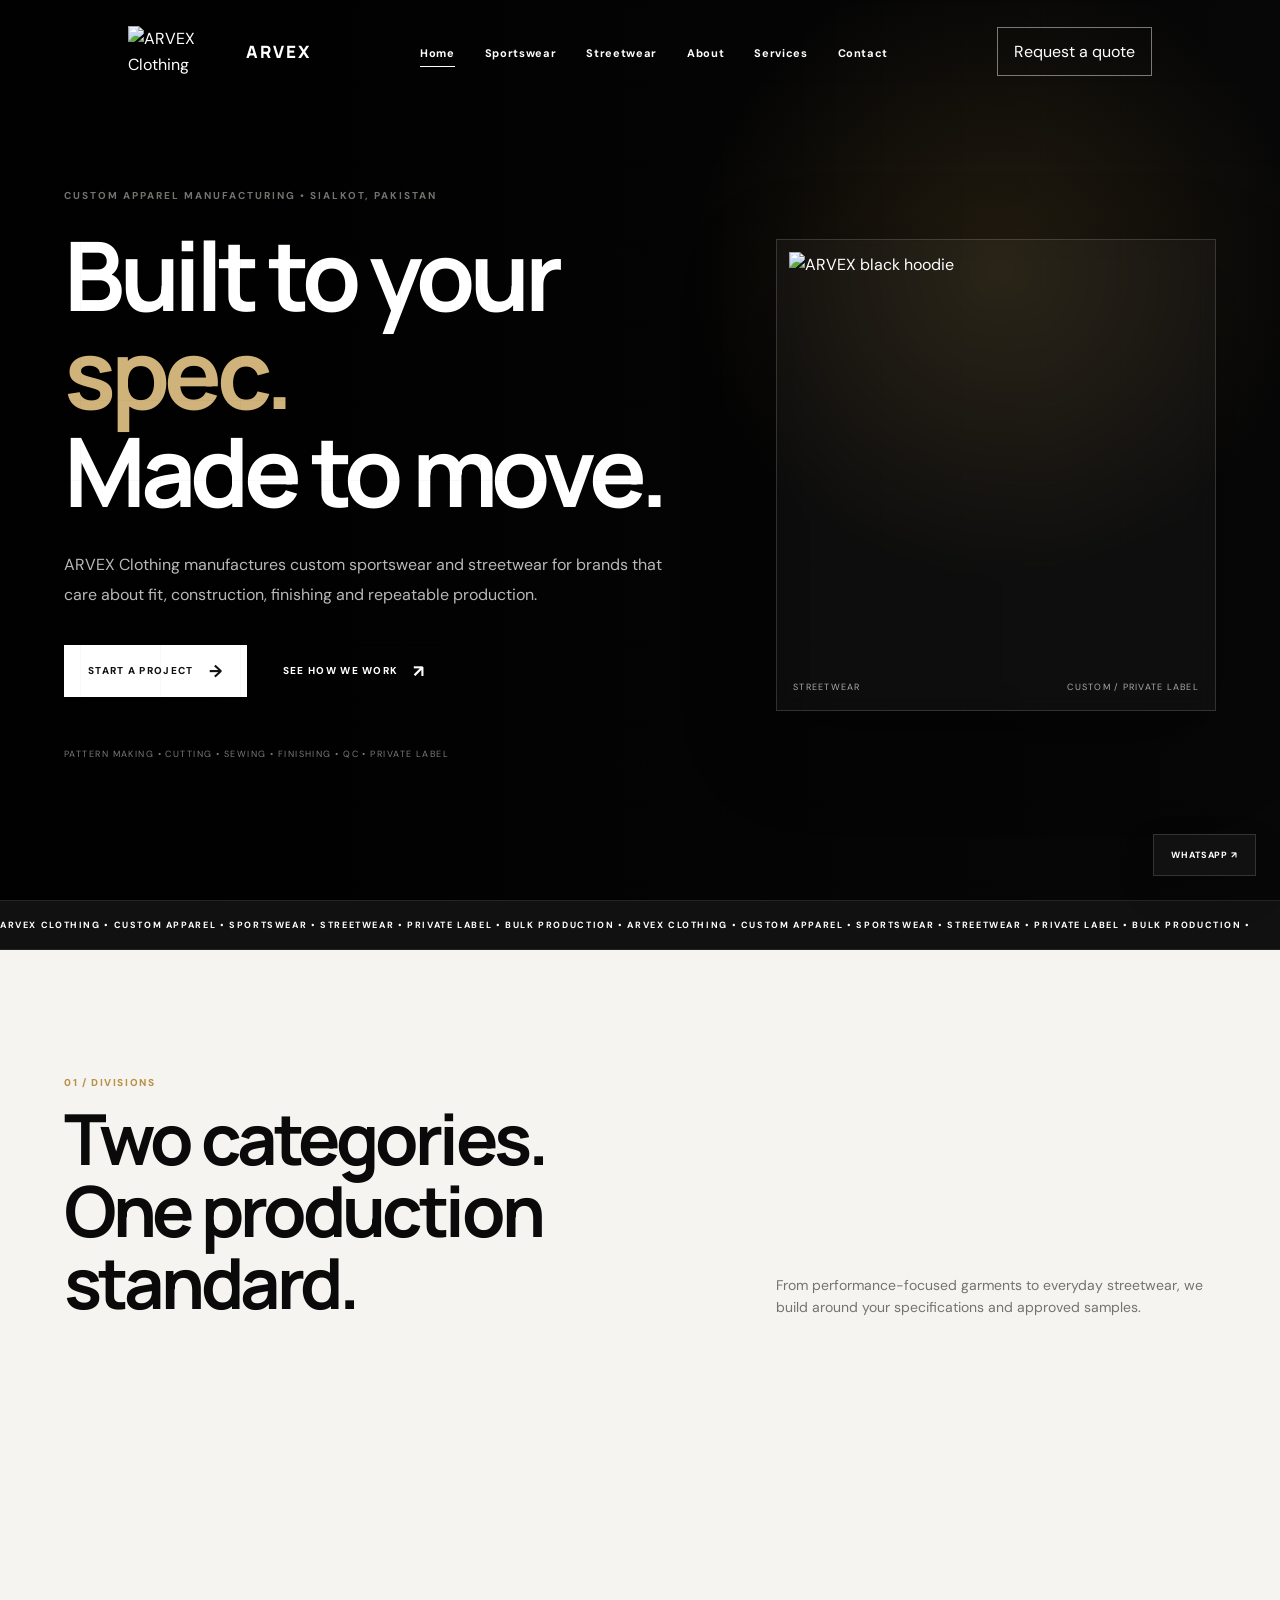
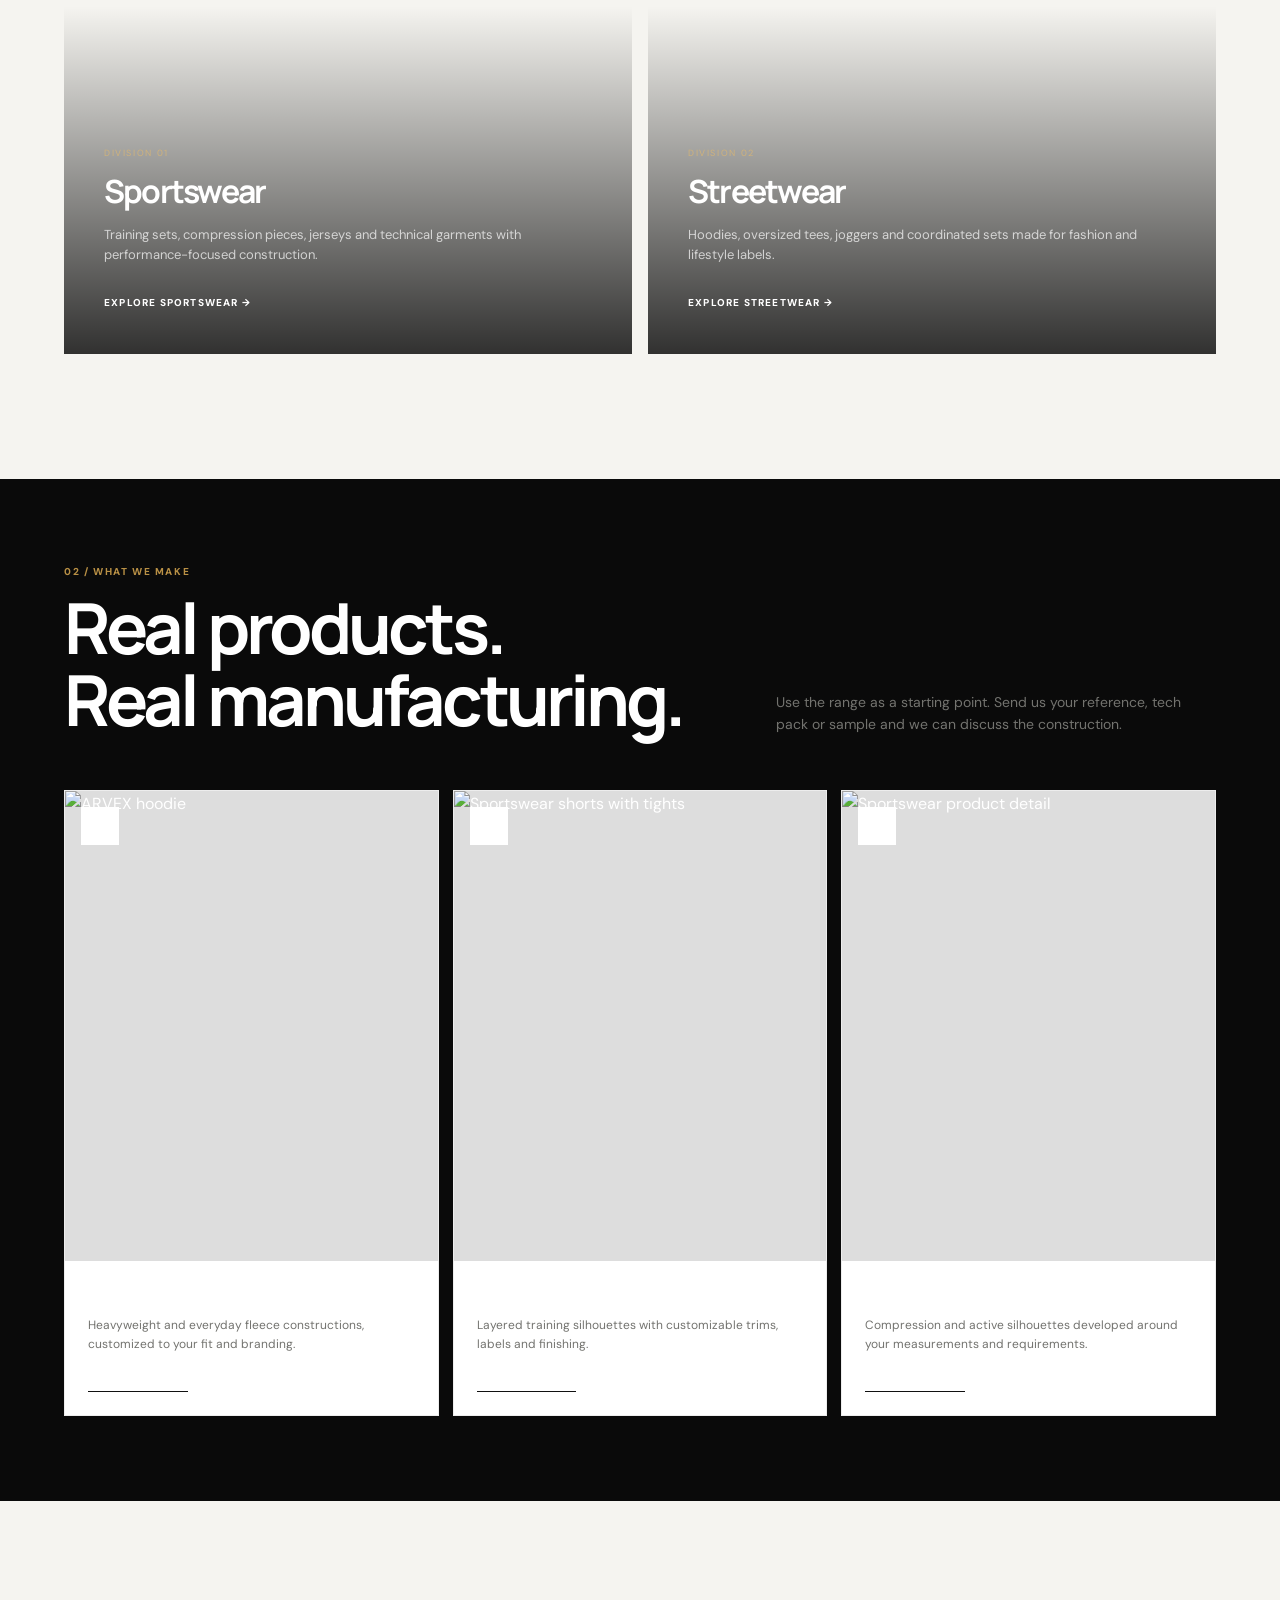
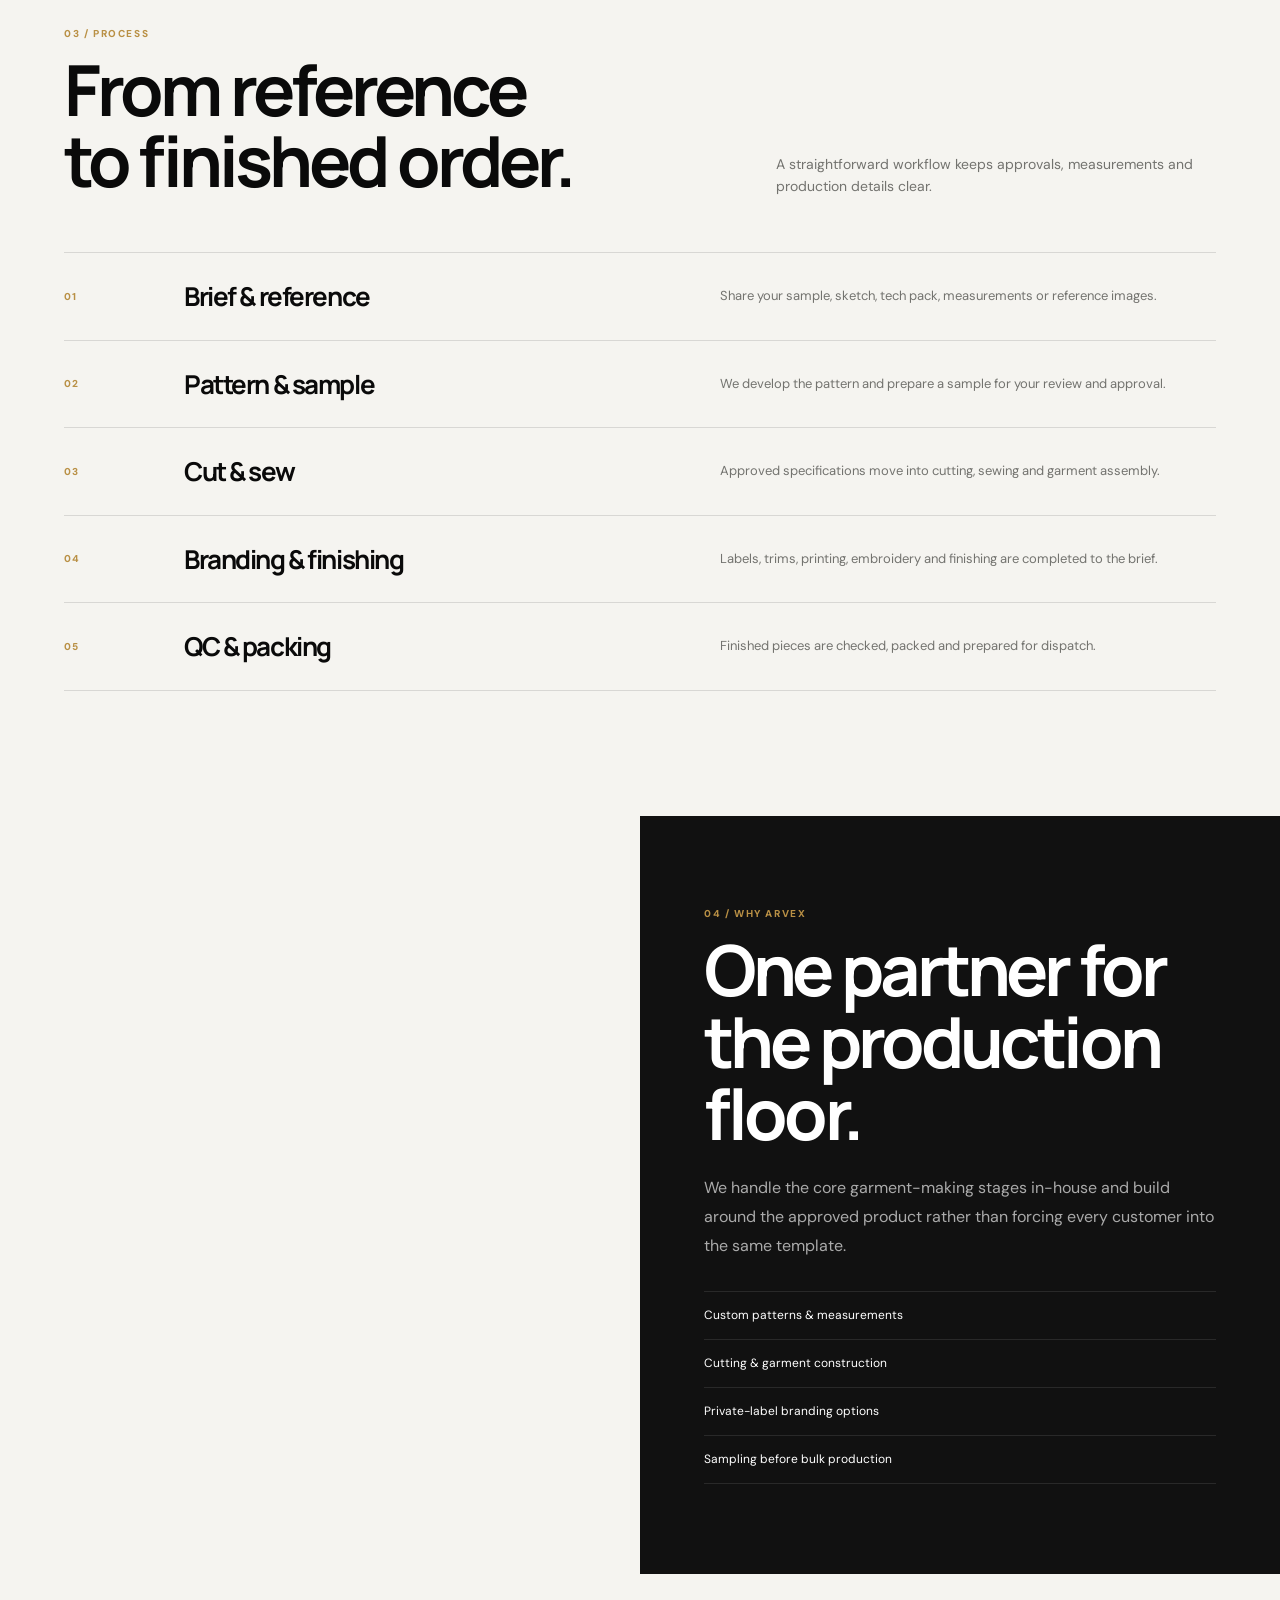
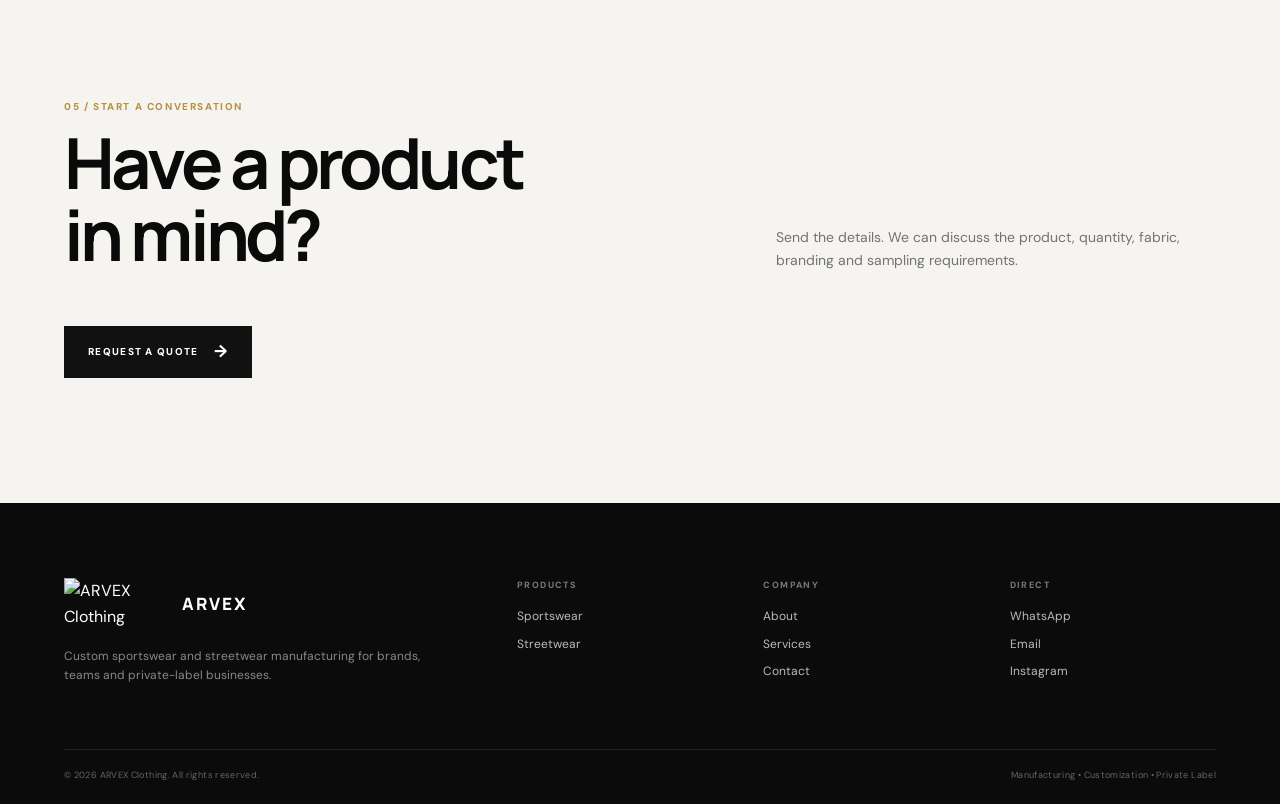
==== commit ed298f77: "Add files via upload" ====
--- a/index.html
+++ b/index.html
@@ -1,213 +1,102 @@
-<!DOCTYPE html>
-<html lang="en">
-<head>
-<meta charset="UTF-8">
-<meta name="viewport" content="width=device-width, initial-scale=1.0">
-<title>Arvex Apparels — Premium B2B Clothing Manufacturing</title>
-<meta name="description" content="Arvex Apparels is a B2B clothing manufacturer producing sportswear and streetwear for brands worldwide — private label, custom design, and bulk production.">
-<link rel="preconnect" href="https://fonts.googleapis.com">
-<link href="https://fonts.googleapis.com/css2?family=Space+Grotesk:wght@500;600;700&family=Inter:wght@400;500;600;700&display=swap" rel="stylesheet">
-<link rel="icon" href="assets/favicon.png" type="image/png">
+<!doctype html>
+<html lang="en"><head>
+<meta charset="utf-8"><meta name="viewport" content="width=device-width,initial-scale=1">
+<title>Premium Apparel Manufacturing — ARVEX Clothing</title>
+<meta name="description" content="ARVEX Clothing — custom sportswear and streetwear manufacturing, private label and bulk production.">
 <link rel="stylesheet" href="style.css">
-</head>
-<body>
-
-<header class="site-header">
-  <nav class="nav">
-    <a href="index.html" class="logo"><img src="assets/logo-mark.png" alt="Arvex Apparels" class="logo-icon"><span>Arvex Apparels</span></a>
-    <button class="nav-toggle" aria-label="Toggle menu" aria-expanded="false">☰</button>
+</head><body><header class="site-header">
+  <nav class="nav container">
+    <a class="logo" href="index.html"><img src="assets/logo.png" alt="ARVEX Clothing"><span class="logo-word">ARVEX</span></a>
+    <button class="menu" aria-label="Open menu" aria-expanded="false">☰</button>
     <ul class="nav-links">
       <li><a href="index.html" class="active">Home</a></li>
-      <li class="has-dropdown">
-        <a href="#">Products</a>
-        <div class="dropdown">
-          <a href="sportswear.html">Sportswear</a>
-          <a href="streetwear.html">Streetwear</a>
-        </div>
-      </li>
-      <li><a href="services.html">Services</a></li>
-      <li><a href="about.html">About</a></li>
-      <li><a href="contact.html">Contact</a></li>
+      <li><a href="sportswear.html" class="">Sportswear</a></li>
+      <li><a href="streetwear.html" class="">Streetwear</a></li>
+      <li><a href="about.html" class="">About</a></li>
+      <li><a href="services.html" class="">Services</a></li>
+      <li><a href="contact.html" class="">Contact</a></li>
     </ul>
-    <div class="nav-cta">
-      <a href="contact.html" class="btn btn-ghost">Get a quote</a>
+    <a class="nav-quote" href="contact.html">Request a quote</a>
+  </nav>
+</header><main>
+<section class="hero">
+  <div class="hero-image"></div>
+  <div class="container hero-grid">
+    <div class="hero-copy reveal">
+      <div class="eyebrow">Custom apparel manufacturing • Sialkot, Pakistan</div>
+      <h1>Built to your <span>spec.</span><br>Made to move.</h1>
+      <p class="hero-lead">ARVEX Clothing manufactures custom sportswear and streetwear for brands that care about fit, construction, finishing and repeatable production.</p>
+      <div class="actions">
+        <a class="btn btn-primary" href="contact.html" data-float>Start a project <span class="arrow">→</span></a>
+        <a class="btn btn-outline" href="services.html">See how we work <span class="arrow">↗</span></a>
+      </div>
+      <div class="hero-note">Pattern making • Cutting • Sewing • Finishing • QC • Private label</div>
     </div>
-  </nav>
-</header>
+    <div class="hero-card reveal" data-float>
+      <img src="assets/streetwear-hoodie.jpg" alt="ARVEX black hoodie">
+      <div class="hero-card-meta"><span>Streetwear</span><span>Custom / Private Label</span></div>
+    </div>
+  </div>
+</section>
+<div class="marquee"><div class="marquee-track">ARVEX CLOTHING • CUSTOM APPAREL • SPORTSWEAR • STREETWEAR • PRIVATE LABEL • BULK PRODUCTION • ARVEX CLOTHING • CUSTOM APPAREL • SPORTSWEAR • STREETWEAR • PRIVATE LABEL • BULK PRODUCTION •</div></div>
 
-<main>
+<section class="section">
+  <div class="container">
+    <div class="section-head reveal"><div><div class="kicker">01 / Divisions</div><h2>Two categories.<br>One production standard.</h2></div><p class="section-desc">From performance-focused garments to everyday streetwear, we build around your specifications and approved samples.</p></div>
+    <div class="category-grid">
+      <a class="category sport reveal" href="sportswear.html"><div class="inner"><div class="tag">Division 01</div><h3>Sportswear</h3><p>Training sets, compression pieces, jerseys and technical garments with performance-focused construction.</p><span class="go">Explore sportswear →</span></div></a>
+      <a class="category street reveal" href="streetwear.html"><div class="inner"><div class="tag">Division 02</div><h3>Streetwear</h3><p>Hoodies, oversized tees, joggers and coordinated sets made for fashion and lifestyle labels.</p><span class="go">Explore streetwear →</span></div></a>
+    </div>
+  </div>
+</section>
 
-  <section class="hero">
-    <div class="container hero-grid">
-      <div>
-        <div class="hero-eyebrow">Manufacturing partner for sportswear &amp; streetwear brands</div>
-        <h1>Apparel built to your spec, produced at scale.</h1>
-        <p class="lead">Arvex Apparels manufactures performance sportswear and streetwear for brands that need consistent quality across every unit, from first sample to full container.</p>
-        <div class="hero-actions">
-          <a href="contact.html" class="btn btn-primary">Start an inquiry</a>
-          <a href="services.html" class="btn btn-ghost">How we work</a>
-        </div>
-      </div>
-      <div>
-        <svg class="stitch" viewBox="0 0 460 420" fill="none" xmlns="http://www.w3.org/2000/svg" role="img" aria-label="Stitched garment pattern diagram">
-          <path d="M40 60 C 140 20, 320 20, 420 80" stroke="#C6942F" stroke-width="1.5" stroke-dasharray="6 8"/>
-          <path d="M40 60 C 140 20, 320 20, 420 80" stroke="#C6942F" stroke-width="1.5" stroke-dasharray="6 8" transform="translate(0,18)"/>
-          <path d="M60 140 L 60 340" stroke="#F5F1E6" stroke-opacity="0.18" stroke-width="1"/>
-          <path d="M400 140 L 400 340" stroke="#F5F1E6" stroke-opacity="0.18" stroke-width="1"/>
-          <path d="M60 340 C 140 380, 320 380, 400 340" stroke="#C6942F" stroke-width="1.5" stroke-dasharray="6 8"/>
-          <circle cx="60" cy="140" r="3.5" fill="#C6942F"/>
-          <circle cx="400" cy="140" r="3.5" fill="#C6942F"/>
-          <circle cx="60" cy="340" r="3.5" fill="#C6942F"/>
-          <circle cx="400" cy="340" r="3.5" fill="#C6942F"/>
-          <text x="80" y="210" fill="#F5F1E6" fill-opacity="0.45" font-family="Space Grotesk" font-size="13">SPORTSWEAR</text>
-          <text x="80" y="232" fill="#F5F1E6" fill-opacity="0.3" font-family="Inter" font-size="11">Jerseys · Compression · Outerwear</text>
-          <text x="80" y="280" fill="#F5F1E6" fill-opacity="0.45" font-family="Space Grotesk" font-size="13">STREETWEAR</text>
-          <text x="80" y="302" fill="#F5F1E6" fill-opacity="0.3" font-family="Inter" font-size="11">Hoodies · Tees · Joggers</text>
-        </svg>
-      </div>
+<section class="dark section-sm">
+  <div class="container">
+    <div class="section-head reveal"><div><div class="kicker">02 / What we make</div><h2>Real products.<br>Real manufacturing.</h2></div><p class="section-desc">Use the range as a starting point. Send us your reference, tech pack or sample and we can discuss the construction.</p></div>
+    <div class="product-grid">
+      <article class="product-card reveal"><div class="product-media"><span class="product-index">01</span><img src="assets/streetwear-hoodie.jpg" alt="ARVEX hoodie"></div><div class="product-info"><h3>Hoodies</h3><p>Heavyweight and everyday fleece constructions, customized to your fit and branding.</p><a class="product-link" href="streetwear.html">View category →</a></div></article>
+      <article class="product-card reveal"><div class="product-media"><span class="product-index">02</span><img src="assets/sportswear-shorts.jpg" alt="Sportswear shorts with tights"></div><div class="product-info"><h3>Training Shorts</h3><p>Layered training silhouettes with customizable trims, labels and finishing.</p><a class="product-link" href="sportswear.html">View category →</a></div></article>
+      <article class="product-card reveal"><div class="product-media"><span class="product-index">03</span><img src="assets/sportswear-detail.jpg" alt="Sportswear product detail"></div><div class="product-info"><h3>Performance Pieces</h3><p>Compression and active silhouettes developed around your measurements and requirements.</p><a class="product-link" href="sportswear.html">View category →</a></div></article>
     </div>
-  </section>
+  </div>
+</section>
 
-  <section>
-    <div class="container">
-      <div class="section-head">
-        <h2>Two divisions, one production standard.</h2>
-        <p class="desc">Every order runs through the same quality control, regardless of category. Choose a division to see the range.</p>
-      </div>
+<section class="section">
+  <div class="container">
+    <div class="section-head reveal"><div><div class="kicker">03 / Process</div><h2>From reference<br>to finished order.</h2></div><p class="section-desc">A straightforward workflow keeps approvals, measurements and production details clear.</p></div>
+    <div class="process">
+      <div class="process-row reveal"><span class="process-num">01</span><h3>Brief &amp; reference</h3><p>Share your sample, sketch, tech pack, measurements or reference images.</p></div>
+      <div class="process-row reveal"><span class="process-num">02</span><h3>Pattern &amp; sample</h3><p>We develop the pattern and prepare a sample for your review and approval.</p></div>
+      <div class="process-row reveal"><span class="process-num">03</span><h3>Cut &amp; sew</h3><p>Approved specifications move into cutting, sewing and garment assembly.</p></div>
+      <div class="process-row reveal"><span class="process-num">04</span><h3>Branding &amp; finishing</h3><p>Labels, trims, printing, embroidery and finishing are completed to the brief.</p></div>
+      <div class="process-row reveal"><span class="process-num">05</span><h3>QC &amp; packing</h3><p>Finished pieces are checked, packed and prepared for dispatch.</p></div>
     </div>
-    <div class="container">
-      <div class="category-split">
-        <a class="category-card sport" href="sportswear.html">
-          <div class="tag">Division 01</div>
-          <h3>Sportswear</h3>
-          <p>Jerseys, compression wear, training kits and technical outerwear built for performance fabrics.</p>
-          <span class="go">View range <span class="arrow"></span></span>
-        </a>
-        <a class="category-card street" href="streetwear.html">
-          <div class="tag">Division 02</div>
-          <h3>Streetwear</h3>
-          <p>Hoodies, oversized tees, joggers and utility fits, cut and finished for fashion-forward labels.</p>
-          <span class="go">View range <span class="arrow"></span></span>
-        </a>
-      </div>
-    </div>
-  </section>
+  </div>
+</section>
 
-  <section class="on-panel">
-    <div class="container">
-      <div class="section-head">
-        <h2>Why brands manufacture with Arvex.</h2>
-        <p class="desc">We work as an extension of your production team, not just a vendor.</p>
-      </div>
-      <div class="why-grid">
-        <div class="why-item reveal">
-          <span class="num">Quality</span>
-          <h4>Consistent across every batch</h4>
-          <p>In-line and final inspection on every order, so unit five hundred matches unit one.</p>
-        </div>
-        <div class="why-item reveal">
-          <span class="num">Capacity</span>
-          <h4>Built for repeat, scaling orders</h4>
-          <p>Production lines set up for both small pilot runs and full-container reorders.</p>
-        </div>
-        <div class="why-item reveal">
-          <span class="num">Experience</span>
-          <h4>Export-ready documentation</h4>
-          <p>Packing lists, labeling and compliance handled so shipments clear without delay.</p>
-        </div>
-      </div>
-    </div>
-  </section>
+<section class="feature">
+  <div class="feature-media"></div>
+  <div class="feature-copy"><div class="kicker">04 / Why ARVEX</div><h2>One partner for the production floor.</h2><p>We handle the core garment-making stages in-house and build around the approved product rather than forcing every customer into the same template.</p><ul class="feature-list"><li>Custom patterns &amp; measurements</li><li>Cutting &amp; garment construction</li><li>Private-label branding options</li><li>Sampling before bulk production</li></ul></div>
+</section>
 
-  <section>
-    <div class="container">
-      <div class="section-head">
-        <h2>What our partners say.</h2>
-      </div>
-    </div>
-    <div class="container">
-      <div class="t-strip">
-        <div class="t-item">
-          <p>"Sample-to-bulk consistency was the deciding factor for us — Arvex delivered both."</p>
-          <div class="who">Sourcing Manager, Activewear brand</div>
-        </div>
-        <div class="t-item">
-          <p>"Clear timelines and no surprises at customs. Reordering is straightforward now."</p>
-          <div class="who">Founder, Streetwear label</div>
-        </div>
-        <div class="t-item">
-          <p>"Private labeling was handled cleanly from the first sample round."</p>
-          <div class="who">Product Lead, Sports team apparel</div>
-        </div>
-      </div>
-    </div>
-  </section>
-
-  <section class="cta-banner">
-    <div class="container">
-      <h2>Have a product in mind? Send us the details.</h2>
-      <a href="contact.html" class="btn btn-primary">Submit an inquiry</a>
-    </div>
-  </section>
-
-</main>
-
-<footer class="site-footer">
+<section class="section">
+  <div class="container">
+    <div class="section-head reveal"><div><div class="kicker">05 / Start a conversation</div><h2>Have a product<br>in mind?</h2></div><p class="section-desc">Send the details. We can discuss the product, quantity, fabric, branding and sampling requirements.</p></div>
+    <a class="btn btn-dark" href="contact.html" data-float>Request a quote <span class="arrow">→</span></a>
+  </div>
+</section>
+</main><footer>
   <div class="container">
     <div class="footer-grid">
       <div class="footer-about">
-        <div class="logo"><img src="assets/logo-mark.png" alt="Arvex Apparels" class="logo-icon"><span>Arvex Apparels</span></div>
-        <p>B2B clothing manufacturer for sportswear and streetwear brands — private label, custom design, bulk production.</p>
-        <div class="social-row">
-          <a href="https://instagram.com/arvexapparels" target="_blank" rel="noopener" aria-label="Instagram">
-            <svg width="18" height="18" viewBox="0 0 24 24" fill="none" stroke="currentColor" stroke-width="1.6"><rect x="3" y="3" width="18" height="18" rx="5"/><circle cx="12" cy="12" r="4"/><circle cx="17.5" cy="6.5" r="1"/></svg>
-          </a>
-          <a href="https://wa.me/923256145964" target="_blank" rel="noopener" aria-label="WhatsApp">
-            <svg width="18" height="18" viewBox="0 0 448 512" fill="currentColor"><path d="M380.9 97.1C339 55.1 283.2 32 223.9 32c-122.4 0-222 99.6-222 222 0 39.1 10.2 77.3 29.6 111L0 480l117.7-30.9c32.4 17.7 68.9 27 106.1 27h.1c122.3 0 224.1-99.6 224.1-222 0-59.3-23.1-115.1-65.1-157.1zM223.9 431.7h-.1c-33.2 0-65.7-8.9-94-25.7l-6.7-4-69.8 18.3L72 351.6l-4.4-7c-18.5-29.4-28.3-63.3-28.3-98.2 0-101.7 82.8-184.5 184.6-184.5 49.3 0 95.6 19.2 130.4 54.1 34.9 34.9 55.1 81.2 55 130.5 0 101.8-84.9 184.6-185.4 184.6zm101.2-138.2c-5.5-2.8-32.8-16.2-37.9-18-5.1-1.9-8.8-2.8-12.5 2.8-3.7 5.6-14.3 18-17.6 21.8-3.2 3.7-6.5 4.2-12 1.4-32.6-16.3-54-29.1-75.5-66-5.7-9.8 5.7-9.1 16.3-30.3 1.8-3.7.9-6.9-.5-9.7-1.4-2.8-12.5-30.1-17.1-41.2-4.5-10.8-9.1-9.3-12.5-9.5-3.2-.2-6.9-.2-10.6-.2-3.7 0-9.7 1.4-14.8 6.9-5.1 5.6-19.4 19-19.4 46.3 0 27.3 19.9 53.7 22.6 57.4 2.8 3.7 39.1 59.7 94.8 83.8 35.2 15.2 49 16.5 66.6 13.9 10.7-1.6 32.8-13.4 37.4-26.4 4.6-13 4.6-24.1 3.2-26.4-1.3-2.5-5-3.9-10.5-6.6z"/></svg>
-          </a>
-          <a href="mailto:arvexclothing.co@gmail.com" aria-label="Email">
-            <svg width="18" height="18" viewBox="0 0 24 24" fill="none" stroke="currentColor" stroke-width="1.6"><rect x="3" y="5" width="18" height="14" rx="2"/><path d="m4 7 8 6 8-6"/></svg>
-          </a>
-        </div>
+        <div class="logo"><img src="assets/logo.png" alt="ARVEX Clothing"><span class="logo-word">ARVEX</span></div>
+        <p>Custom sportswear and streetwear manufacturing for brands, teams and private-label businesses.</p>
       </div>
-      <div>
-        <h5>Products</h5>
-        <ul>
-          <li><a href="sportswear.html">Sportswear</a></li>
-          <li><a href="streetwear.html">Streetwear</a></li>
-        </ul>
-      </div>
-      <div>
-        <h5>Company</h5>
-        <ul>
-          <li><a href="about.html">About</a></li>
-          <li><a href="services.html">Services</a></li>
-          <li><a href="contact.html">Contact</a></li>
-        </ul>
-      </div>
-      <div>
-        <h5>Contact</h5>
-        <ul>
-          <li><a href="https://wa.me/923256145964" target="_blank" rel="noopener">+92 325 6145964</a></li>
-          <li><a href="mailto:arvexclothing.co@gmail.com">arvexclothing.co@gmail.com</a></li>
-          <li><a href="https://instagram.com/arvexapparels" target="_blank" rel="noopener">@arvexapparels</a></li>
-        </ul>
-      </div>
+      <div><div class="footer-title">Products</div><ul class="footer-links"><li><a href="sportswear.html">Sportswear</a></li><li><a href="streetwear.html">Streetwear</a></li></ul></div>
+      <div><div class="footer-title">Company</div><ul class="footer-links"><li><a href="about.html">About</a></li><li><a href="services.html">Services</a></li><li><a href="contact.html">Contact</a></li></ul></div>
+      <div><div class="footer-title">Direct</div><ul class="footer-links"><li><a href="https://wa.me/923256145964" target="_blank" rel="noopener">WhatsApp</a></li><li><a href="mailto:arvexclothing.co@gmail.com">Email</a></li><li><a href="https://instagram.com/arvexapparels" target="_blank" rel="noopener">Instagram</a></li></ul></div>
     </div>
-    <div class="footer-bottom">
-      <span>© <span id="year"></span> Arvex Apparels. All rights reserved.</span>
-      <span>Manufacturing for sportswear &amp; streetwear brands worldwide.</span>
-    </div>
+    <div class="footer-bottom"><span>© <span id="year"></span> ARVEX Clothing. All rights reserved.</span><span>Manufacturing • Customization • Private Label</span></div>
   </div>
 </footer>
-
-<a class="wa-float" href="https://wa.me/923256145964" target="_blank" rel="noopener" aria-label="Chat on WhatsApp">
-  <span class="wa-icon">
-    <svg width="28" height="28" viewBox="0 0 448 512" fill="#ffffff"><path d="M380.9 97.1C339 55.1 283.2 32 223.9 32c-122.4 0-222 99.6-222 222 0 39.1 10.2 77.3 29.6 111L0 480l117.7-30.9c32.4 17.7 68.9 27 106.1 27h.1c122.3 0 224.1-99.6 224.1-222 0-59.3-23.1-115.1-65.1-157.1zM223.9 431.7h-.1c-33.2 0-65.7-8.9-94-25.7l-6.7-4-69.8 18.3L72 351.6l-4.4-7c-18.5-29.4-28.3-63.3-28.3-98.2 0-101.7 82.8-184.5 184.6-184.5 49.3 0 95.6 19.2 130.4 54.1 34.9 34.9 55.1 81.2 55 130.5 0 101.8-84.9 184.6-185.4 184.6zm101.2-138.2c-5.5-2.8-32.8-16.2-37.9-18-5.1-1.9-8.8-2.8-12.5 2.8-3.7 5.6-14.3 18-17.6 21.8-3.2 3.7-6.5 4.2-12 1.4-32.6-16.3-54-29.1-75.5-66-5.7-9.8 5.7-9.1 16.3-30.3 1.8-3.7.9-6.9-.5-9.7-1.4-2.8-12.5-30.1-17.1-41.2-4.5-10.8-9.1-9.3-12.5-9.5-3.2-.2-6.9-.2-10.6-.2-3.7 0-9.7 1.4-14.8 6.9-5.1 5.6-19.4 19-19.4 46.3 0 27.3 19.9 53.7 22.6 57.4 2.8 3.7 39.1 59.7 94.8 83.8 35.2 15.2 49 16.5 66.6 13.9 10.7-1.6 32.8-13.4 37.4-26.4 4.6-13 4.6-24.1 3.2-26.4-1.3-2.5-5-3.9-10.5-6.6z"/></svg>
-  </span>
-  <span class="wa-label">Chat with us</span>
-</a>
-
-<script src="script.js"></script>
-</body>
-</html>
+<a class="whatsapp" href="https://wa.me/923256145964" target="_blank" rel="noopener" data-float>WhatsApp ↗</a><script src="script.js"></script></body></html>
--- a/style.css
+++ b/style.css
@@ -1,610 +1,225 @@
-/* =========================================================
-   ARVEX APPARELS — shared stylesheet
-   Design system: warm ink + brass hardware accent.
-   Grounded in garment manufacturing materials — canvas,
-   raw leather tags, brass rivets/zip pulls — rather than a
-   generic dark theme. Sportswear and streetwear each get a
-   secondary "thread" accent used only on their own pages.
-   ========================================================= */
+@import url('https://fonts.googleapis.com/css2?family=DM+Sans:wght@400;500;600;700&family=Manrope:wght@500;600;700;800&display=swap');
 
 :root{
-  --ink:        #17140F;
-  --ink-panel:  #1E1A13;
-  --ink-panel-2:#241F16;
-  --paper:      #F5F1E6;
-  --paper-dim:  #EAE2CD;
-  --brass:      #C6942F;
-  --brass-soft: #E3BD6B;
-  --cream:      #F5F1E6;
-  --line-dark:  rgba(245,241,230,0.14);
-  --line-light: rgba(23,20,15,0.14);
-  --text-hi:    #F5F1E6;
-  --text-mid:   rgba(245,241,230,0.72);
-  --text-low:   rgba(245,241,230,0.48);
-  --text-ink-hi:#17140F;
-  --text-ink-mid:rgba(23,20,15,0.66);
-
-  --thread-sport:  #C1432B; /* sportswear accent */
-  --thread-street: #4A6B7A; /* streetwear accent */
-
-  --font-display: 'Space Grotesk', 'Arial Narrow', sans-serif;
-  --font-body: 'Inter', -apple-system, BlinkMacSystemFont, sans-serif;
-
-  --max: 1180px;
-  --gutter: clamp(20px, 5vw, 64px);
-  --radius: 2px;
-
-  /* generated fabric-like textures, standing in for photography
-     until real product/factory photos are dropped in (see README) */
-  --sport-tex: radial-gradient(circle at 18% 20%, rgba(193,67,43,0.55), transparent 45%),
-               radial-gradient(circle at 82% 76%, rgba(193,67,43,0.35), transparent 50%),
-               repeating-linear-gradient(115deg, rgba(245,241,230,0.05) 0 2px, transparent 2px 26px),
-               linear-gradient(160deg, #241611 0%, #17140F 60%);
-  --street-tex: radial-gradient(circle at 80% 15%, rgba(74,107,122,0.5), transparent 45%),
-               radial-gradient(circle at 15% 80%, rgba(74,107,122,0.3), transparent 50%),
-               repeating-linear-gradient(20deg, rgba(245,241,230,0.045) 0 2px, transparent 2px 22px),
-               linear-gradient(160deg, #191c1c 0%, #17140F 60%);
-  --tex-1: conic-gradient(from 140deg at 30% 20%, #2a2117, #17140F 40%, #241611 80%);
-  --tex-2: conic-gradient(from 40deg at 70% 30%, #1c2224, #17140F 40%, #1e2426 80%);
-  --tex-3: linear-gradient(135deg, #26201a, #17140F 60%, #2c1d16 100%);
-  --tex-4: linear-gradient(135deg, #1a2226, #17140F 60%, #202b2e 100%);
+  --ink:#0a0a0a;
+  --paper:#f5f4f0;
+  --white:#fff;
+  --muted:#73736f;
+  --line:rgba(10,10,10,.12);
+  --gold:#b99045;
+  --ease:cubic-bezier(.2,.75,.2,1);
+  --pad:clamp(20px,5vw,76px);
+  --max:1440px;
 }
-
-*{box-sizing:border-box;}
-html{scroll-behavior:smooth;}
-body{
-  margin:0;
-  background:var(--ink);
-  color:var(--text-hi);
-  font-family:var(--font-body);
-  font-size:16px;
-  line-height:1.6;
-  -webkit-font-smoothing:antialiased;
+*{box-sizing:border-box;margin:0;padding:0}
+html{scroll-behavior:smooth}
+body{font-family:"DM Sans",Arial,sans-serif;background:var(--paper);color:var(--ink);line-height:1.6;overflow-x:hidden;-webkit-font-smoothing:antialiased}
+body:before{content:"";position:fixed;inset:0;pointer-events:none;opacity:.035;background-image:linear-gradient(rgba(0,0,0,.8) 1px,transparent 1px),linear-gradient(90deg,rgba(0,0,0,.8) 1px,transparent 1px);background-size:80px 80px;z-index:9999}
+a{text-decoration:none;color:inherit}
+button,input,textarea,select{font:inherit}
+img{display:block;max-width:100%}
+h1,h2,h3,h4{font-family:"Manrope",Arial,sans-serif;line-height:1.02;letter-spacing:-.055em}
+h1{font-size:clamp(48px,7.5vw,108px)}
+h2{font-size:clamp(40px,5.5vw,76px)}
+h3{font-size:clamp(24px,2.5vw,34px)}
+.container{width:min(var(--max),calc(100% - 2*var(--pad)));margin:auto}
+.section{padding:125px 0}
+.section-sm{padding:85px 0}
+.eyebrow{font-size:10px;text-transform:uppercase;letter-spacing:.2em;font-weight:700;color:var(--muted);margin-bottom:22px}
+.dark{background:var(--ink);color:var(--white)}
+.dark .eyebrow{color:#aaa}
+.reveal{opacity:0;transform:translateY(35px);transition:opacity .8s var(--ease),transform .8s var(--ease)}
+.reveal.in{opacity:1;transform:none}
+
+/* NAV */
+.site-header{position:absolute;top:0;left:0;width:100%;z-index:1000;color:#fff;padding:26px var(--pad)}
+.nav{display:flex;align-items:center;justify-content:space-between;gap:30px}
+.logo{display:flex;align-items:center;gap:13px}
+.logo img{width:105px;height:auto}
+.logo-word{font-family:"Manrope";font-size:17px;font-weight:800;letter-spacing:.12em}
+.nav-links{display:flex;align-items:center;gap:30px;list-style:none}
+.nav-links a{font-size:11px;font-weight:700;letter-spacing:.06em;position:relative}
+.nav-links a:after{content:"";position:absolute;left:0;bottom:-7px;width:0;height:1px;background:currentColor;transition:width .35s var(--ease)}
+.nav-links a:hover:after,.nav-links a.active:after{width:100%}
+.nav-quote{border:1px solid rgba(255,255,255,.45);padding:11px 16px;transition:.35s var(--ease)}
+.nav-quote:hover{background:#fff;color:#111}
+.menu{display:none;border:0;background:transparent;color:#fff;font-size:25px}
+
+/* HERO */
+.hero{min-height:100svh;background:#080808;color:#fff;position:relative;display:flex;align-items:center;overflow:hidden;padding:150px 0 100px}
+.hero:after{content:"";position:absolute;inset:0;background:radial-gradient(circle at 78% 30%,rgba(185,144,69,.17),transparent 26%),linear-gradient(90deg,rgba(0,0,0,.96) 15%,rgba(0,0,0,.55) 52%,rgba(0,0,0,.15));pointer-events:none}
+.hero-image{position:absolute;inset:0;background:url("assets/streetwear-hoodie.jpg") 73% center/cover no-repeat;filter:saturate(.8) contrast(1.05);opacity:.58}
+.hero-grid{position:relative;z-index:2;display:grid;grid-template-columns:1.1fr .9fr;gap:60px;align-items:center}
+.hero-copy{max-width:850px}
+.hero h1{max-width:900px}
+.hero h1 span{color:#d0b27b}
+.hero-lead{max-width:640px;color:rgba(255,255,255,.72);font-size:16px;line-height:1.85;margin:30px 0 36px}
+.actions{display:flex;gap:12px;flex-wrap:wrap}
+.btn{display:inline-flex;align-items:center;gap:15px;min-height:52px;padding:0 23px;border:1px solid transparent;font-size:10px;font-weight:800;letter-spacing:.13em;text-transform:uppercase;transition:transform .4s var(--ease),background .4s var(--ease),color .4s var(--ease),border-color .4s var(--ease)}
+.btn:hover{transform:translateY(-4px)}
+.btn-primary{background:#fff;color:#111}
+.btn-primary:hover{background:transparent;border-color:#fff;color:#fff}
+.btn-dark{background:#111;color:#fff}
+.btn-dark:hover{background:#333}
+.btn-outline{border-color:rgba(0,0,0,.3)}
+.btn-outline:hover{background:#111;color:#fff}
+.btn .arrow{font-size:17px;transition:transform .35s var(--ease)}
+.btn:hover .arrow{transform:translateX(5px)}
+.hero-note{margin-top:50px;font-size:9px;letter-spacing:.16em;color:rgba(255,255,255,.48);text-transform:uppercase}
+.hero-card{justify-self:end;width:min(440px,100%);border:1px solid rgba(255,255,255,.15);padding:12px;background:rgba(255,255,255,.035);backdrop-filter:blur(10px);box-shadow:0 30px 80px rgba(0,0,0,.35);transform:rotate(1.5deg);transition:transform .7s var(--ease)}
+.hero-card:hover{transform:rotate(0) translateY(-8px)}
+.hero-card img{width:100%;aspect-ratio:1/1;object-fit:cover}
+.hero-card-meta{display:flex;justify-content:space-between;padding:14px 4px 3px;font-size:9px;letter-spacing:.14em;text-transform:uppercase;color:#aaa}
+
+/* MARQUEE */
+.marquee{background:#111;color:#fff;border-top:1px solid #252525;border-bottom:1px solid #252525;overflow:hidden;white-space:nowrap}
+.marquee-track{display:inline-flex;gap:55px;padding:17px 0;animation:marquee 25s linear infinite;font-size:9px;letter-spacing:.18em;text-transform:uppercase;font-weight:700}
+@keyframes marquee{to{transform:translateX(-50%)}}
+
+/* SECTIONS */
+.section-head{display:flex;justify-content:space-between;align-items:end;gap:50px;margin-bottom:55px}
+.section-head h2{max-width:850px}
+.section-desc{max-width:440px;color:var(--muted);font-size:14px}
+.kicker{font-size:10px;letter-spacing:.16em;text-transform:uppercase;color:var(--gold);font-weight:800;margin-bottom:12px}
+
+/* CATEGORY */
+.category-grid{display:grid;grid-template-columns:1fr 1fr;gap:16px}
+.category{position:relative;min-height:580px;overflow:hidden;color:#fff;padding:40px;display:flex;flex-direction:column;justify-content:flex-end;background:#151515}
+.category:before{content:"";position:absolute;inset:0;background:linear-gradient(to top,rgba(0,0,0,.8),transparent 60%);z-index:1}
+.category.sport{background:url("assets/sportswear-shorts.jpg") center/cover no-repeat}
+.category.street{background:url("assets/streetwear-hoodie.jpg") center/cover no-repeat}
+.category .inner{position:relative;z-index:2}
+.category .tag{font-size:9px;letter-spacing:.18em;text-transform:uppercase;color:#d0b27b;margin-bottom:15px}
+.category p{max-width:500px;color:rgba(255,255,255,.7);font-size:13px;margin:17px 0 22px}
+.category .go{font-size:10px;font-weight:800;letter-spacing:.12em;text-transform:uppercase;display:inline-flex;gap:12px}
+.category:hover{box-shadow:0 25px 70px rgba(0,0,0,.18)}
+.category:after{content:"";position:absolute;inset:-8%;background:inherit;transition:transform 1s var(--ease);z-index:0}
+.category:hover:after{transform:scale(1.045)}
+
+/* PRODUCTS */
+.product-grid{display:grid;grid-template-columns:repeat(3,1fr);gap:14px}
+.product-card{background:#fff;position:relative;overflow:hidden;border:1px solid rgba(0,0,0,.07);transition:transform .55s var(--ease),box-shadow .55s var(--ease)}
+.product-card:hover{transform:translateY(-9px);box-shadow:0 25px 60px rgba(0,0,0,.11)}
+.product-media{height:470px;background:#ddd;overflow:hidden;position:relative}
+.product-media img{width:100%;height:100%;object-fit:cover;transition:transform .9s var(--ease),filter .9s var(--ease)}
+.product-card:hover .product-media img{transform:scale(1.055);filter:contrast(1.04)}
+.product-index{position:absolute;top:16px;left:16px;width:38px;height:38px;background:#fff;display:grid;place-items:center;font-size:9px;font-weight:800;z-index:2}
+.product-info{padding:23px}
+.product-info h3{font-size:23px;letter-spacing:-.04em}
+.product-info p{font-size:12px;color:var(--muted);margin-top:8px}
+.product-link{display:inline-flex;margin-top:18px;font-size:9px;font-weight:800;letter-spacing:.13em;text-transform:uppercase;border-bottom:1px solid #111;padding-bottom:4px}
+
+/* PROCESS */
+.process{border-top:1px solid var(--line)}
+.process-row{display:grid;grid-template-columns:80px 1fr 1fr;gap:40px;align-items:center;padding:30px 0;border-bottom:1px solid var(--line);transition:padding .45s var(--ease),background .45s var(--ease)}
+.process-row:hover{padding-left:18px;background:rgba(255,255,255,.45)}
+.process-num{font-size:10px;font-weight:800;color:var(--gold);letter-spacing:.1em}
+.process-row h3{font-size:26px}
+.process-row p{color:var(--muted);font-size:13px}
+
+/* FEATURE */
+.feature{display:grid;grid-template-columns:1fr 1fr;min-height:600px}
+.feature-media{min-height:520px;background:url("assets/streetwear-hoodie.jpg") center/cover no-repeat}
+.feature-copy{padding:90px var(--pad);display:flex;flex-direction:column;justify-content:center;background:#111;color:#fff}
+.feature-copy p{max-width:520px;color:#aaa;margin:25px 0 30px;line-height:1.8}
+.feature-list{list-style:none;max-width:520px}
+.feature-list li{padding:14px 0;border-top:1px solid #292929;font-size:12px}
+.feature-list li:last-child{border-bottom:1px solid #292929}
+
+/* TESTIMONIALS */
+.quote-grid{display:grid;grid-template-columns:repeat(3,1fr);gap:14px}
+.quote-card{padding:30px;background:#fff;border:1px solid var(--line);min-height:220px;display:flex;flex-direction:column;justify-content:space-between;transition:transform .45s var(--ease)}
+.quote-card:hover{transform:translateY(-7px)}
+.quote-card p{font-family:"Manrope";font-size:18px;line-height:1.35;letter-spacing:-.03em}
+.quote-card small{font-size:9px;letter-spacing:.12em;text-transform:uppercase;color:var(--muted)}
+
+/* CTA */
+.cta{padding:120px 0;background:#0b0b0b;color:#fff;position:relative;overflow:hidden}
+.cta:before{content:"ARVEX";position:absolute;right:-30px;bottom:-70px;font:800 clamp(120px,24vw,360px)/.8 Manrope;color:rgba(255,255,255,.035);letter-spacing:-.08em}
+.cta-inner{position:relative;z-index:1;display:flex;align-items:end;justify-content:space-between;gap:50px}
+.cta h2{max-width:850px}
+
+/* INNER PAGES */
+.page-hero{padding:190px 0 90px;background:#111;color:#fff;position:relative;overflow:hidden}
+.page-hero:after{content:"";position:absolute;inset:0;background:radial-gradient(circle at 80% 35%,rgba(185,144,69,.15),transparent 28%)}
+.page-hero .container{position:relative;z-index:1}
+.page-hero h1{max-width:900px;font-size:clamp(48px,6vw,88px)}
+.page-hero p{max-width:650px;color:#aaa;margin-top:24px;font-size:15px}
+.breadcrumb{font-size:9px;letter-spacing:.15em;text-transform:uppercase;color:#aaa;margin-bottom:20px}
+
+/* ABOUT / CONTACT */
+.about-grid{display:grid;grid-template-columns:1fr 1fr;gap:80px;align-items:start}
+.about-copy p{color:var(--muted);font-size:15px;line-height:1.9;margin-bottom:20px}
+.stat-grid{display:grid;grid-template-columns:repeat(3,1fr);border-top:1px solid var(--line);margin-top:45px}
+.stat{padding:22px 15px 0 0;border-right:1px solid var(--line)}
+.stat:last-child{border-right:0;padding-left:20px}
+.stat b{font:800 42px/1 Manrope;display:block}
+.stat span{display:block;font-size:10px;color:var(--muted);margin-top:8px}
+.specs{border-top:1px solid var(--line)}
+.spec{padding:23px 0;border-bottom:1px solid var(--line)}
+.spec dt{font-size:9px;text-transform:uppercase;letter-spacing:.15em;color:var(--gold);font-weight:800}
+.spec dd{margin-top:7px;font-size:14px}
+
+.contact-grid{display:grid;grid-template-columns:1.1fr .9fr;gap:70px}
+.form{background:#fff;padding:38px;border:1px solid var(--line)}
+.form-row{display:grid;grid-template-columns:1fr 1fr;gap:14px}
+.field{margin-bottom:16px}
+.field label{display:block;font-size:9px;letter-spacing:.13em;text-transform:uppercase;font-weight:800;margin-bottom:7px}
+.field input,.field textarea,.field select{width:100%;border:1px solid var(--line);background:#faf9f6;padding:13px 14px;outline:0;transition:border .25s,box-shadow .25s}
+.field textarea{min-height:150px;resize:vertical}
+.field input:focus,.field textarea:focus,.field select:focus{border-color:#111;box-shadow:0 0 0 3px rgba(0,0,0,.05)}
+.contact-card{padding:25px 0;border-top:1px solid var(--line)}
+.contact-card:last-child{border-bottom:1px solid var(--line)}
+.contact-card span{font-size:9px;letter-spacing:.15em;text-transform:uppercase;color:var(--muted)}
+.contact-card a{display:block;font:700 21px Manrope;margin-top:8px}
+.notice{font-size:11px;color:var(--muted);margin-top:13px}
+
+/* FLOAT */
+.whatsapp{position:fixed;right:24px;bottom:24px;z-index:1001;background:#111;color:#fff;padding:13px 17px;border:1px solid #333;display:flex;align-items:center;gap:9px;font-size:9px;font-weight:800;letter-spacing:.1em;text-transform:uppercase;box-shadow:0 15px 35px rgba(0,0,0,.2);transition:transform .35s var(--ease)}
+.whatsapp:hover{transform:translateY(-5px)}
+
+/* FOOTER */
+footer{background:#0b0b0b;color:#fff;padding:75px 0 22px}
+.footer-grid{display:grid;grid-template-columns:2fr 1fr 1fr 1fr;gap:40px;padding-bottom:60px}
+.footer-about p{max-width:370px;color:#888;font-size:12px;margin-top:18px}
+.footer-title{font-size:9px;text-transform:uppercase;letter-spacing:.16em;color:#777;margin-bottom:15px;font-weight:800}
+.footer-links{list-style:none}
+.footer-links li{margin:8px 0;color:#bbb;font-size:12px}
+.footer-links a:hover{color:#fff}
+.footer-bottom{border-top:1px solid #222;padding-top:18px;display:flex;justify-content:space-between;gap:20px;color:#666;font-size:9px;letter-spacing:.04em}
+
+/* RESPONSIVE */
+@media(max-width:900px){
+  .nav-links,.nav-quote{display:none}.menu{display:block}
+  .nav.open{align-items:flex-start}.nav.open .nav-links{display:flex;position:absolute;top:78px;left:var(--pad);right:var(--pad);flex-direction:column;align-items:stretch;gap:0;background:#111;border:1px solid #292929;padding:10px}
+  .nav.open .nav-links a{display:block;padding:14px;border-bottom:1px solid #242424}
+  .hero-grid,.about-grid,.contact-grid,.feature{grid-template-columns:1fr}
+  .hero-card{justify-self:start;max-width:430px}
+  .hero{padding-top:140px}
+  .category-grid,.product-grid,.quote-grid{grid-template-columns:1fr 1fr}
+  .product-media{height:420px}
+  .process-row{grid-template-columns:60px 1fr}
+  .process-row p{grid-column:2}
+  .feature-media{min-height:500px}
+  .footer-grid{grid-template-columns:1.5fr 1fr 1fr}
 }
-img{max-width:100%;display:block;}
-a{color:inherit;text-decoration:none;}
-ul{margin:0;padding:0;list-style:none;}
-h1,h2,h3,h4{
-  font-family:var(--font-display);
-  font-weight:600;
-  line-height:1.08;
-  margin:0 0 0.5em;
-  letter-spacing:-0.01em;
+@media(max-width:600px){
+  :root{--pad:22px}
+  .section{padding:85px 0}.section-sm{padding:65px 0}
+  .hero{padding-top:125px;min-height:auto;padding-bottom:80px}
+  .hero-card{display:none}
+  .category-grid,.product-grid,.quote-grid,.form-row{grid-template-columns:1fr}
+  .category{min-height:480px}
+  .product-media{height:390px}
+  .section-head,.cta-inner{display:block}
+  .section-desc{margin-top:18px}
+  .cta h2{margin-bottom:28px}
+  .stat-grid{grid-template-columns:1fr}
+  .stat{border-right:0;border-bottom:1px solid var(--line);padding:20px 0}
+  .stat:last-child{border-bottom:0;padding-left:0}
+  .page-hero{padding:145px 0 70px}
+  .footer-grid{grid-template-columns:1fr 1fr}
+  .footer-about{grid-column:1/-1}
+  .footer-bottom{flex-direction:column}
+  .whatsapp{right:14px;bottom:14px}
 }
-p{margin:0 0 1em;}
-.container{
-  max-width:var(--max);
-  margin:0 auto;
-  padding:0 var(--gutter);
-}
-:focus-visible{
-  outline:2px solid var(--brass-soft);
-  outline-offset:3px;
-}
-@media (prefers-reduced-motion: reduce){
-  *{animation-duration:0.001ms !important; transition-duration:0.001ms !important;}
-}
-
-/* ---------- buttons ---------- */
-.btn{
-  display:inline-flex;
-  align-items:center;
-  gap:10px;
-  padding:14px 26px;
-  font-family:var(--font-body);
-  font-weight:600;
-  font-size:0.95rem;
-  border-radius:var(--radius);
-  border:1px solid transparent;
-  cursor:pointer;
-  transition:background .25s ease, color .25s ease, border-color .25s ease, transform .2s ease;
-}
-.btn-primary{
-  background:var(--brass);
-  color:var(--ink);
-}
-.btn-primary:hover{background:var(--brass-soft); transform:translateY(-1px);}
-.btn-ghost{
-  background:transparent;
-  color:var(--text-hi);
-  border-color:var(--line-dark);
-}
-.btn-ghost:hover{border-color:var(--brass-soft); color:var(--brass-soft);}
-.btn-ghost.on-light{color:var(--text-ink-hi); border-color:var(--line-light);}
-.btn-ghost.on-light:hover{border-color:var(--brass); color:#8a6414;}
-
-/* ---------- header / nav ---------- */
-.site-header{
-  position:sticky;
-  top:0;
-  z-index:100;
-  background:rgba(23,20,15,0.92);
-  backdrop-filter:blur(10px);
-  border-bottom:1px solid var(--line-dark);
-}
-.nav{
-  display:flex;
-  align-items:center;
-  justify-content:space-between;
-  padding:18px var(--gutter);
-  max-width:var(--max);
-  margin:0 auto;
-}
-.logo{
-  font-family:var(--font-display);
-  font-weight:700;
-  font-size:1.25rem;
-  letter-spacing:0.01em;
-  display:flex;
-  align-items:center;
-  gap:10px;
-}
-.logo-icon{
-  height:30px;
-  width:auto;
-  display:block;
-}
-.footer-about .logo{margin-bottom:14px;}
-.nav-links{
-  display:flex;
-  align-items:center;
-  gap:34px;
-}
-.nav-links a{
-  font-size:0.94rem;
-  color:var(--text-mid);
-  transition:color .2s ease;
-  position:relative;
-  padding:6px 0;
-}
-.nav-links a:hover,
-.nav-links a.active{color:var(--text-hi);}
-.nav-links a.active::after{
-  content:"";
-  position:absolute;
-  left:0; right:0; bottom:-2px;
-  height:2px;
-  background:var(--brass);
-}
-.has-dropdown{position:relative;}
-.dropdown{
-  position:absolute;
-  top:calc(100% + 16px);
-  left:50%;
-  transform:translateX(-50%) translateY(-6px);
-  background:var(--ink-panel);
-  border:1px solid var(--line-dark);
-  min-width:200px;
-  padding:8px;
-  opacity:0;
-  pointer-events:none;
-  transition:opacity .2s ease, transform .2s ease;
-}
-.has-dropdown:hover .dropdown,
-.has-dropdown:focus-within .dropdown{
-  opacity:1;
-  pointer-events:auto;
-  transform:translateX(-50%) translateY(0);
-}
-.dropdown a{
-  display:block;
-  padding:10px 12px;
-  font-size:0.92rem;
-  border-radius:var(--radius);
-}
-.dropdown a:hover{background:var(--ink-panel-2); color:var(--brass-soft);}
-.nav-cta{display:flex; align-items:center; gap:14px;}
-.nav-toggle{
-  display:none;
-  background:none;
-  border:1px solid var(--line-dark);
-  color:var(--text-hi);
-  width:42px; height:42px;
-  align-items:center;
-  justify-content:center;
-  cursor:pointer;
-}
-
-@media (max-width: 860px){
-  .nav-toggle{display:flex;}
-  .nav-links{
-    position:fixed;
-    top:69px; left:0; right:0;
-    background:var(--ink);
-    border-bottom:1px solid var(--line-dark);
-    flex-direction:column;
-    align-items:flex-start;
-    gap:0;
-    padding:8px var(--gutter) 20px;
-    transform:translateY(-8px);
-    opacity:0;
-    pointer-events:none;
-    transition:opacity .2s ease, transform .2s ease;
-  }
-  .nav-links.open{opacity:1; pointer-events:auto; transform:translateY(0);}
-  .nav-links a{width:100%; padding:12px 0; border-bottom:1px solid var(--line-dark);}
-  .dropdown{position:static; transform:none; opacity:1; pointer-events:auto; display:none; border:none; background:transparent; padding:0 0 0 14px; min-width:0;}
-  .has-dropdown.open .dropdown{display:block;}
-  .nav-cta .btn-ghost{display:none;}
-}
-
-/* ---------- hero ---------- */
-.hero{
-  position:relative;
-  min-height:88vh;
-  display:flex;
-  align-items:center;
-  overflow:hidden;
-  border-bottom:1px solid var(--line-dark);
-}
-.hero-grid{
-  display:grid;
-  grid-template-columns:1.1fr 0.9fr;
-  gap:40px;
-  align-items:center;
-  width:100%;
-}
-.hero-eyebrow{
-  color:var(--brass-soft);
-  font-size:0.9rem;
-  font-weight:600;
-  margin-bottom:18px;
-}
-.hero h1{
-  font-size:clamp(2.4rem, 5.4vw, 4.4rem);
-  max-width:14ch;
-}
-.hero p.lead{
-  color:var(--text-mid);
-  font-size:1.15rem;
-  max-width:46ch;
-  margin-bottom:28px;
-}
-.hero-actions{display:flex; gap:16px; flex-wrap:wrap;}
-.stitch{
-  width:100%;
-  height:auto;
-  opacity:0.9;
-}
-.stitch path{
-  stroke-dasharray:6 8;
-}
-@media (max-width:900px){
-  .hero-grid{grid-template-columns:1fr; text-align:left;}
-  .hero{min-height:auto; padding:80px 0 56px;}
-}
-
-/* ---------- section basics ---------- */
-section{padding:96px 0;}
-.section-tight{padding:64px 0;}
-.on-panel{background:var(--ink-panel);}
-.on-light{background:var(--paper); color:var(--text-ink-hi);}
-.on-light .text-mid{color:var(--text-ink-mid);}
-.section-head{
-  display:flex;
-  justify-content:space-between;
-  align-items:flex-end;
-  gap:24px;
-  margin-bottom:48px;
-  flex-wrap:wrap;
-}
-.section-head h2{font-size:clamp(1.8rem, 3vw, 2.6rem); max-width:16ch;}
-.section-head .desc{max-width:40ch; color:var(--text-mid);}
-.on-light .section-head .desc{color:var(--text-ink-mid);}
-
-/* ---------- category split (home) ---------- */
-.category-split{
-  display:grid;
-  grid-template-columns:1fr 1fr;
-  gap:1px;
-  background:var(--line-dark);
-  border:1px solid var(--line-dark);
-}
-.category-card{
-  position:relative;
-  background:var(--ink);
-  min-height:460px;
-  padding:44px;
-  display:flex;
-  flex-direction:column;
-  justify-content:flex-end;
-  overflow:hidden;
-  isolation:isolate;
-}
-.category-card::before{
-  content:"";
-  position:absolute; inset:0;
-  z-index:-1;
-  background-size:cover;
-  background-position:center;
-  transition:transform .6s ease;
-  opacity:0.55;
-}
-.category-card.sport::before{background:var(--sport-tex);}
-.category-card.street::before{background:var(--street-tex);}
-.category-card::after{
-  content:"";
-  position:absolute; inset:0;
-  z-index:-1;
-  background:linear-gradient(0deg, rgba(23,20,15,0.94) 10%, rgba(23,20,15,0.35) 75%);
-}
-.category-card:hover::before{transform:scale(1.06);}
-.category-card .tag{
-  font-size:0.85rem;
-  color:var(--brass-soft);
-  margin-bottom:10px;
-  font-weight:600;
-}
-.category-card h3{font-size:clamp(1.6rem,3vw,2.2rem); margin-bottom:10px;}
-.category-card p{color:var(--text-mid); max-width:34ch; margin-bottom:20px;}
-.category-card .go{
-  display:inline-flex; align-items:center; gap:10px;
-  font-weight:600; color:var(--text-hi);
-}
-.category-card .go .arrow{
-  width:26px; height:1px; background:var(--brass-soft);
-  position:relative;
-  transition:width .3s ease;
-}
-.category-card:hover .go .arrow{width:42px;}
-@media (max-width:760px){
-  .category-split{grid-template-columns:1fr;}
-}
-
-/* ---------- why us ---------- */
-.why-grid{
-  display:grid;
-  grid-template-columns:repeat(3, 1fr);
-  gap:40px;
-}
-.why-item{border-top:1px solid var(--line-dark); padding-top:20px; transition:border-color .25s ease, transform .25s ease;}
-.why-item:hover{border-color:var(--brass-soft); transform:translateY(-2px);}
-.why-item .num{color:var(--brass); font-family:var(--font-display); font-size:0.95rem;}
-.why-item h4{font-size:1.15rem; margin:10px 0 8px;}
-.why-item p{color:var(--text-mid); font-size:0.96rem;}
-@media (max-width:760px){.why-grid{grid-template-columns:1fr;}}
-
-/* ---------- testimonial strip ---------- */
-.t-strip{
-  display:grid;
-  grid-template-columns:repeat(3,1fr);
-  gap:1px;
-  background:var(--line-light);
-  border:1px solid var(--line-light);
-}
-.t-item{background:var(--paper); padding:34px;}
-.t-item p{font-size:1.02rem; color:var(--text-ink-hi);}
-.t-item .who{font-size:0.88rem; color:var(--text-ink-mid); font-weight:600;}
-@media (max-width:820px){.t-strip{grid-template-columns:1fr;}}
-
-/* ---------- CTA banner ---------- */
-.cta-banner{
-  background:var(--brass);
-  color:var(--ink);
-  padding:64px 0;
-}
-.cta-banner .container{
-  display:flex;
-  justify-content:space-between;
-  align-items:center;
-  gap:24px;
-  flex-wrap:wrap;
-}
-.cta-banner h2{font-size:clamp(1.6rem,3vw,2.3rem); margin:0; max-width:20ch;}
-.cta-banner .btn-primary{background:var(--ink); color:var(--cream);}
-.cta-banner .btn-primary:hover{background:#000;}
-
-/* ---------- product gallery (sportswear/streetwear) ---------- */
-.gallery{
-  display:grid;
-  grid-template-columns:repeat(3, 1fr);
-  gap:24px;
-}
-.gallery-item{
-  position:relative;
-  aspect-ratio:4/5;
-  overflow:hidden;
-  border:1px solid var(--line-dark);
-}
-.gallery-item .tile{
-  position:absolute; inset:0;
-  background-size:cover;
-  background-position:center;
-  transition:transform .5s ease;
-}
-.gallery-item .tile.t1{background:var(--tex-1);}
-.gallery-item .tile.t2{background:var(--tex-2);}
-.gallery-item .tile.t3{background:var(--tex-3);}
-.gallery-item .tile.t4{background:var(--tex-4);}
-.gallery-item .tile.t5{background:var(--sport-tex);}
-.gallery-item .tile.t6{background:var(--street-tex);}
-.gallery-item:hover .tile{transform:scale(1.08);}
-.gallery-item .overlay{
-  position:absolute; inset:0;
-  background:linear-gradient(0deg, rgba(23,20,15,0.9) 0%, rgba(23,20,15,0.05) 55%);
-  display:flex;
-  flex-direction:column;
-  justify-content:flex-end;
-  padding:22px;
-  opacity:0.92;
-  transition:opacity .3s ease;
-}
-.gallery-item .overlay h4{font-size:1.05rem; margin-bottom:4px;}
-.gallery-item .overlay span{font-size:0.85rem; color:var(--text-mid);}
-@media (max-width:900px){.gallery{grid-template-columns:repeat(2,1fr);}}
-@media (max-width:560px){.gallery{grid-template-columns:1fr;}}
-
-/* category page banner */
-.page-banner{
-  position:relative;
-  min-height:52vh;
-  display:flex;
-  align-items:flex-end;
-  border-bottom:1px solid var(--line-dark);
-  padding-bottom:56px;
-  isolation:isolate;
-}
-.page-banner::before{
-  content:"";
-  position:absolute; inset:0; z-index:-2;
-  background-size:cover; background-position:center;
-}
-.page-banner::after{
-  content:"";
-  position:absolute; inset:0; z-index:-1;
-  background:linear-gradient(0deg, rgba(23,20,15,0.96) 10%, rgba(23,20,15,0.25) 80%);
-}
-.page-banner.sport::before{background:var(--sport-tex);}
-.page-banner.street::before{background:var(--street-tex);}
-.page-banner .eyebrow{color:var(--brass-soft); font-weight:600; margin-bottom:10px;}
-.page-banner h1{font-size:clamp(2.2rem,5vw,3.6rem); max-width:16ch;}
-.page-banner p{max-width:48ch; color:var(--text-mid);}
-
-/* spec list */
-.spec-list{display:grid; grid-template-columns:repeat(2,1fr); gap:1px; background:var(--line-dark); border:1px solid var(--line-dark);}
-.spec-list div{background:var(--ink); padding:22px 26px; transition:background .25s ease, transform .25s ease;}
-.spec-list div:hover{background:var(--ink-panel-2); transform:translateY(-2px);}
-.spec-list dt{font-size:0.85rem; color:var(--text-low); margin-bottom:6px;}
-.spec-list dd{margin:0; font-weight:600; font-size:1.02rem;}
-@media (max-width:640px){.spec-list{grid-template-columns:1fr;}}
-
-/* ---------- process steps ---------- */
-.steps{display:grid; grid-template-columns:repeat(5,1fr); gap:1px; background:var(--line-dark); border:1px solid var(--line-dark);}
-.step{background:var(--ink); padding:28px 22px; transition:background .25s ease, transform .25s ease;}
-.step:hover{background:var(--ink-panel-2); transform:translateY(-3px);}
-.step .n{font-family:var(--font-display); color:var(--brass); font-size:1.6rem; display:block; margin-bottom:14px;}
-.step h4{font-size:1.02rem; margin-bottom:8px;}
-.step p{font-size:0.9rem; color:var(--text-mid); margin:0;}
-@media (max-width:980px){.steps{grid-template-columns:repeat(2,1fr);}}
-@media (max-width:560px){.steps{grid-template-columns:1fr;}}
-
-/* about page */
-.about-grid{display:grid; grid-template-columns:0.9fr 1.1fr; gap:60px; align-items:start;}
-.stat-row{display:flex; gap:40px; margin-top:28px; flex-wrap:wrap;}
-.stat b{font-family:var(--font-display); font-size:2rem; display:block; color:var(--brass);}
-.stat span{font-size:0.88rem; color:var(--text-mid);}
-@media (max-width:860px){.about-grid{grid-template-columns:1fr;}}
-
-/* ---------- duotone photo panel (brand-tinted real photography) ---------- */
-.photo-duotone{
-  position:relative;
-  aspect-ratio:4/3;
-  overflow:hidden;
-  border:1px solid var(--line-dark);
-  isolation:isolate;
-}
-.photo-duotone img{
-  width:100%; height:100%;
-  object-fit:cover;
-  filter:grayscale(1) contrast(1.05);
-  display:block;
-}
-.photo-duotone::after{
-  content:"";
-  position:absolute; inset:0;
-  background:linear-gradient(135deg, rgba(23,20,15,0.92), rgba(198,148,47,0.55));
-  mix-blend-mode:color;
-}
-.photo-duotone::before{
-  content:"";
-  position:absolute; inset:0;
-  background:linear-gradient(0deg, rgba(23,20,15,0.55), transparent 55%);
-  z-index:1;
-}
-.photo-duotone .caption{
-  position:absolute; left:0; right:0; bottom:0;
-  z-index:2;
-  padding:18px 22px;
-  font-size:0.85rem;
-  color:var(--text-mid);
-}
-
-/* contact page */
-.contact-grid{display:grid; grid-template-columns:1fr 1fr; gap:60px;}
-.field{margin-bottom:20px;}
-.field label{display:block; font-size:0.88rem; margin-bottom:8px; color:var(--text-mid);}
-.field input,.field select,.field textarea{
-  width:100%;
-  background:var(--ink-panel);
-  border:1px solid var(--line-dark);
-  color:var(--text-hi);
-  padding:13px 14px;
-  font-family:var(--font-body);
-  font-size:0.96rem;
-  border-radius:var(--radius);
-}
-.field input:focus,.field select:focus,.field textarea:focus{
-  outline:none;
-  border-color:var(--brass-soft);
-}
-.field textarea{resize:vertical; min-height:120px;}
-.form-note{font-size:0.84rem; color:var(--text-low); margin-top:8px;}
-.contact-card{border:1px solid var(--line-dark); padding:30px; margin-bottom:20px; transition:border-color .25s ease, transform .25s ease;}
-.contact-card:hover{border-color:var(--brass-soft); transform:translateY(-2px);}
-.contact-card h4{font-size:0.9rem; color:var(--text-low); margin-bottom:10px; font-weight:600;}
-.contact-card a, .contact-card p{font-size:1.08rem; font-weight:600;}
-.contact-card a:hover{color:var(--brass-soft);}
-.form-status{margin-top:16px; font-size:0.92rem; display:none;}
-.form-status.show{display:block;}
-
-/* ---------- footer ---------- */
-.site-footer{background:var(--ink-panel); border-top:1px solid var(--line-dark); padding:64px 0 32px;}
-.footer-grid{display:grid; grid-template-columns:1.4fr 1fr 1fr 1fr; gap:40px; margin-bottom:48px;}
-.footer-grid h5{font-size:0.85rem; color:var(--text-low); margin-bottom:16px; font-weight:600;}
-.footer-grid li{margin-bottom:10px;}
-.footer-grid a{color:var(--text-mid); font-size:0.94rem;}
-.footer-grid a:hover{color:var(--brass-soft);}
-.footer-about p{color:var(--text-mid); max-width:32ch; font-size:0.94rem;}
-.social-row{display:flex; gap:14px; margin-top:16px;}
-.social-row a{
-  width:38px; height:38px;
-  border:1px solid var(--line-dark);
-  display:flex; align-items:center; justify-content:center;
-  transition:border-color .2s ease, color .2s ease;
-}
-.social-row a:hover{border-color:var(--brass-soft); color:var(--brass-soft);}
-.footer-bottom{
-  border-top:1px solid var(--line-dark);
-  padding-top:24px;
-  display:flex; justify-content:space-between; flex-wrap:wrap; gap:12px;
-  font-size:0.85rem; color:var(--text-low);
-}
-@media (max-width:860px){.footer-grid{grid-template-columns:1fr 1fr;}}
-@media (max-width:520px){.footer-grid{grid-template-columns:1fr;}}
-
-/* ---------- WhatsApp floating button ---------- */
-.wa-float{
-  position:fixed;
-  right:24px;
-  bottom:24px;
-  z-index:200;
-  display:flex;
-  align-items:center;
-  background:#25D366;
-  color:#075E37;
-  border-radius:999px;
-  box-shadow:0 8px 24px rgba(0,0,0,0.35);
-  overflow:hidden;
-  transition:transform .25s ease, box-shadow .25s ease;
-}
-.wa-float:hover{transform:translateY(-3px) scale(1.03); box-shadow:0 12px 30px rgba(0,0,0,0.45);}
-.wa-float .wa-icon{
-  width:56px; height:56px;
-  display:flex; align-items:center; justify-content:center;
-  flex:none;
-}
-.wa-float .wa-label{
-  max-width:0;
-  opacity:0;
-  white-space:nowrap;
-  overflow:hidden;
-  font-weight:700;
-  font-size:0.92rem;
-  transition:max-width .3s ease, opacity .25s ease, padding .3s ease;
-}
-.wa-float:hover .wa-label{max-width:160px; opacity:1; padding-right:18px;}
-
-/* ---------- utility ---------- */
-.mt-0{margin-top:0;}
-.reveal{opacity:0; transform:translateY(14px); transition:opacity .6s ease, transform .6s ease;}
-.reveal.in{opacity:1; transform:none;}
